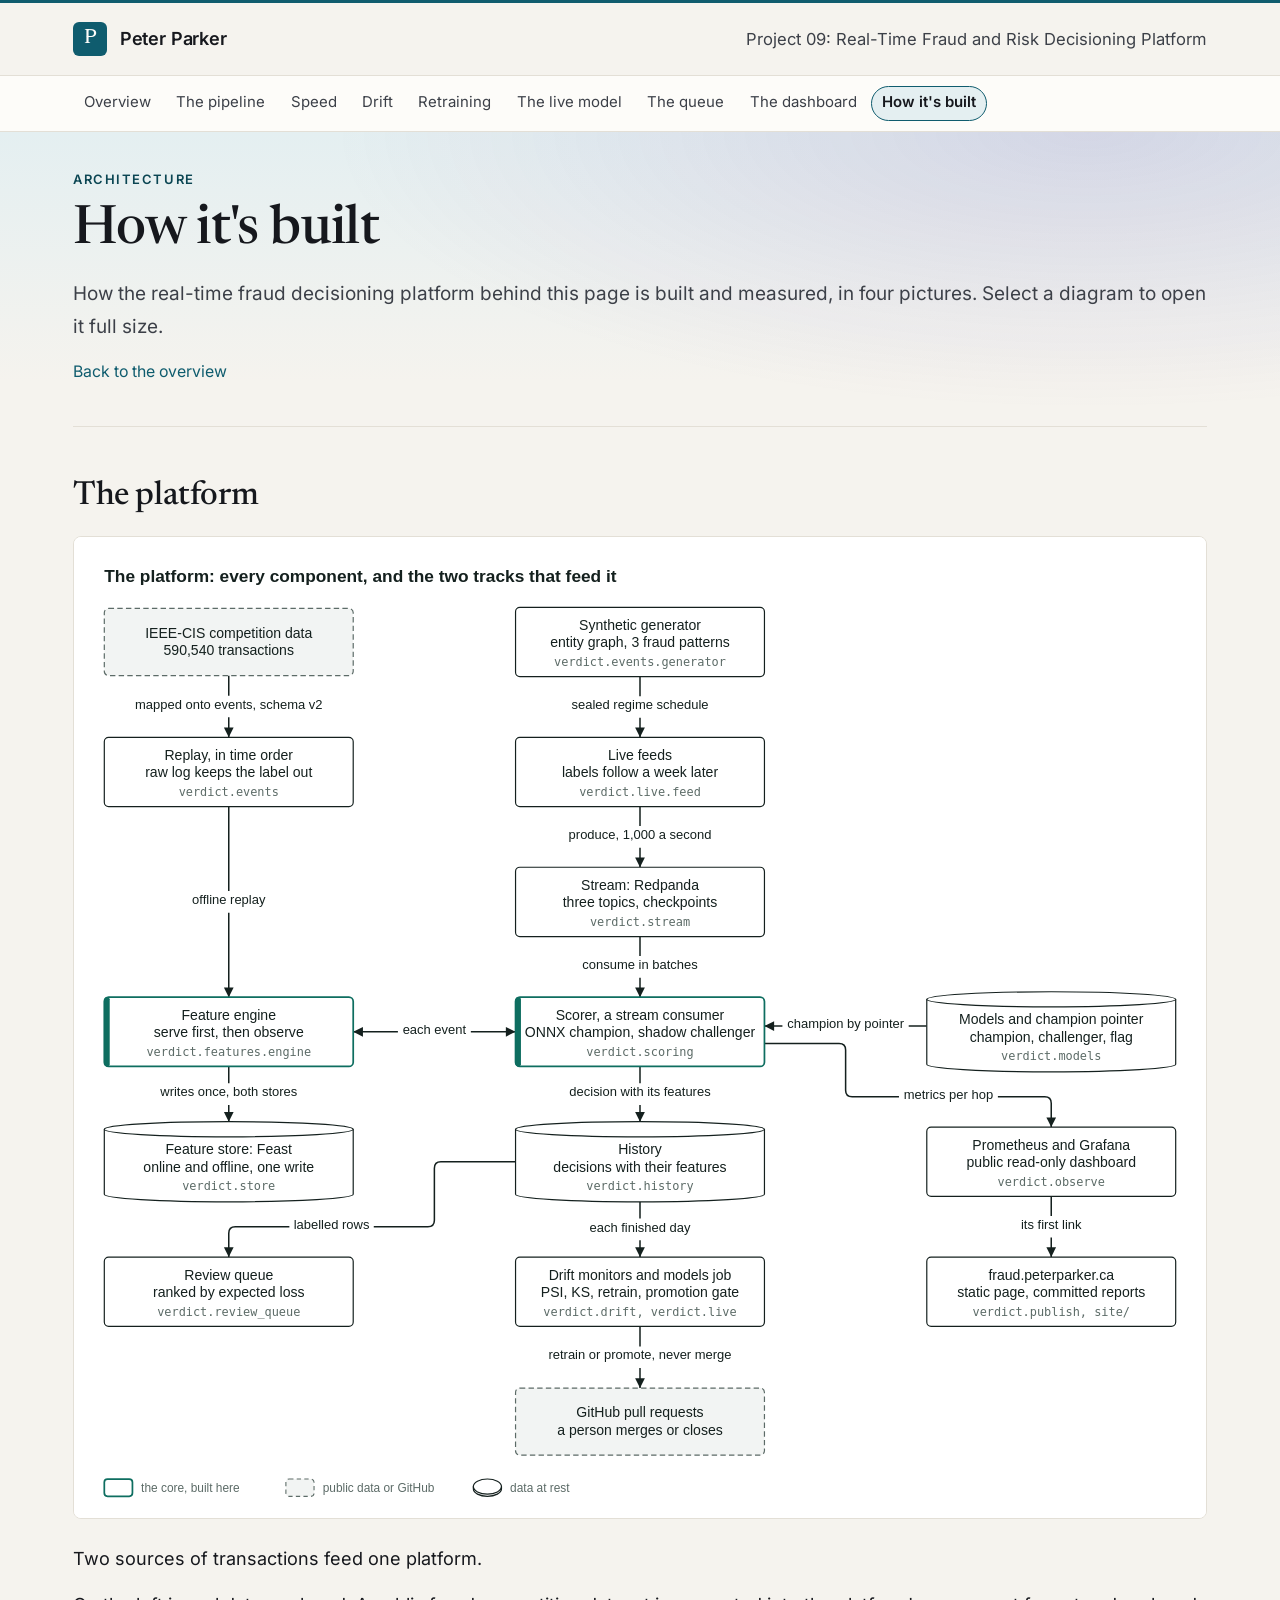
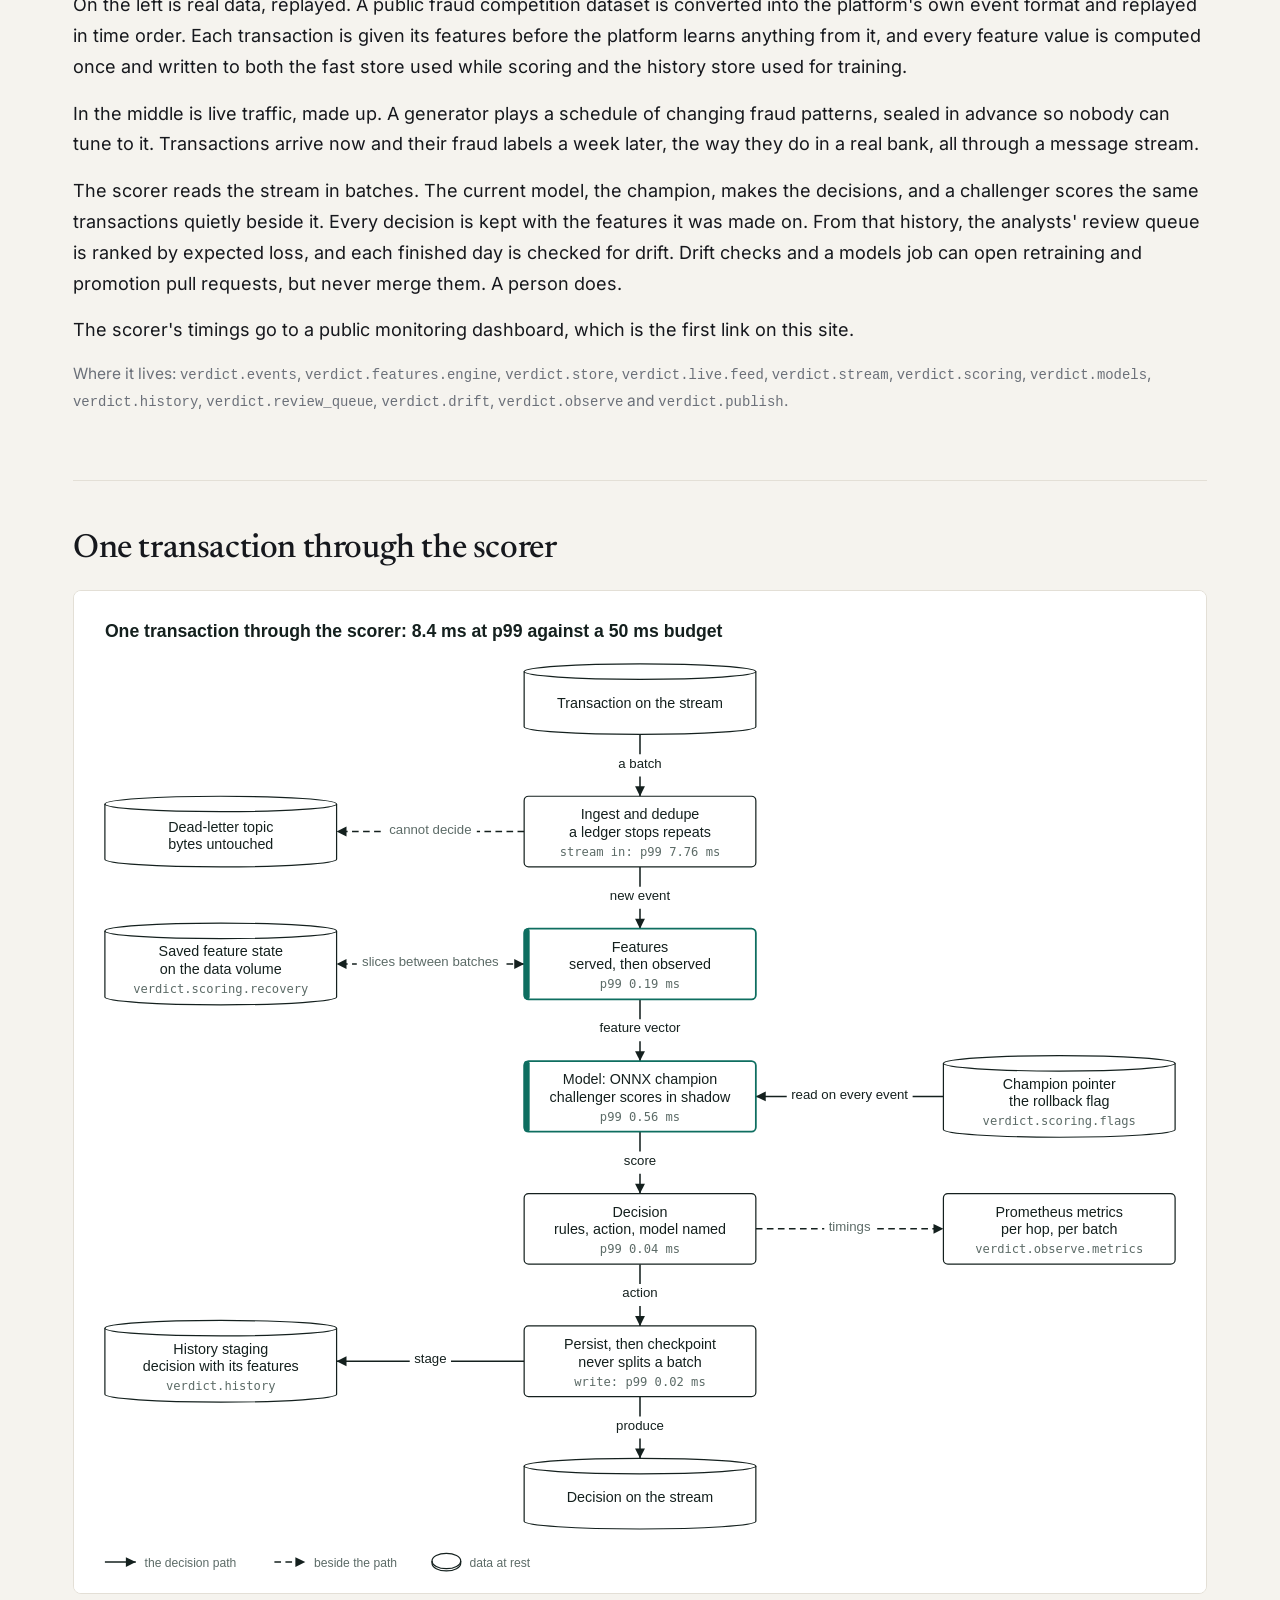
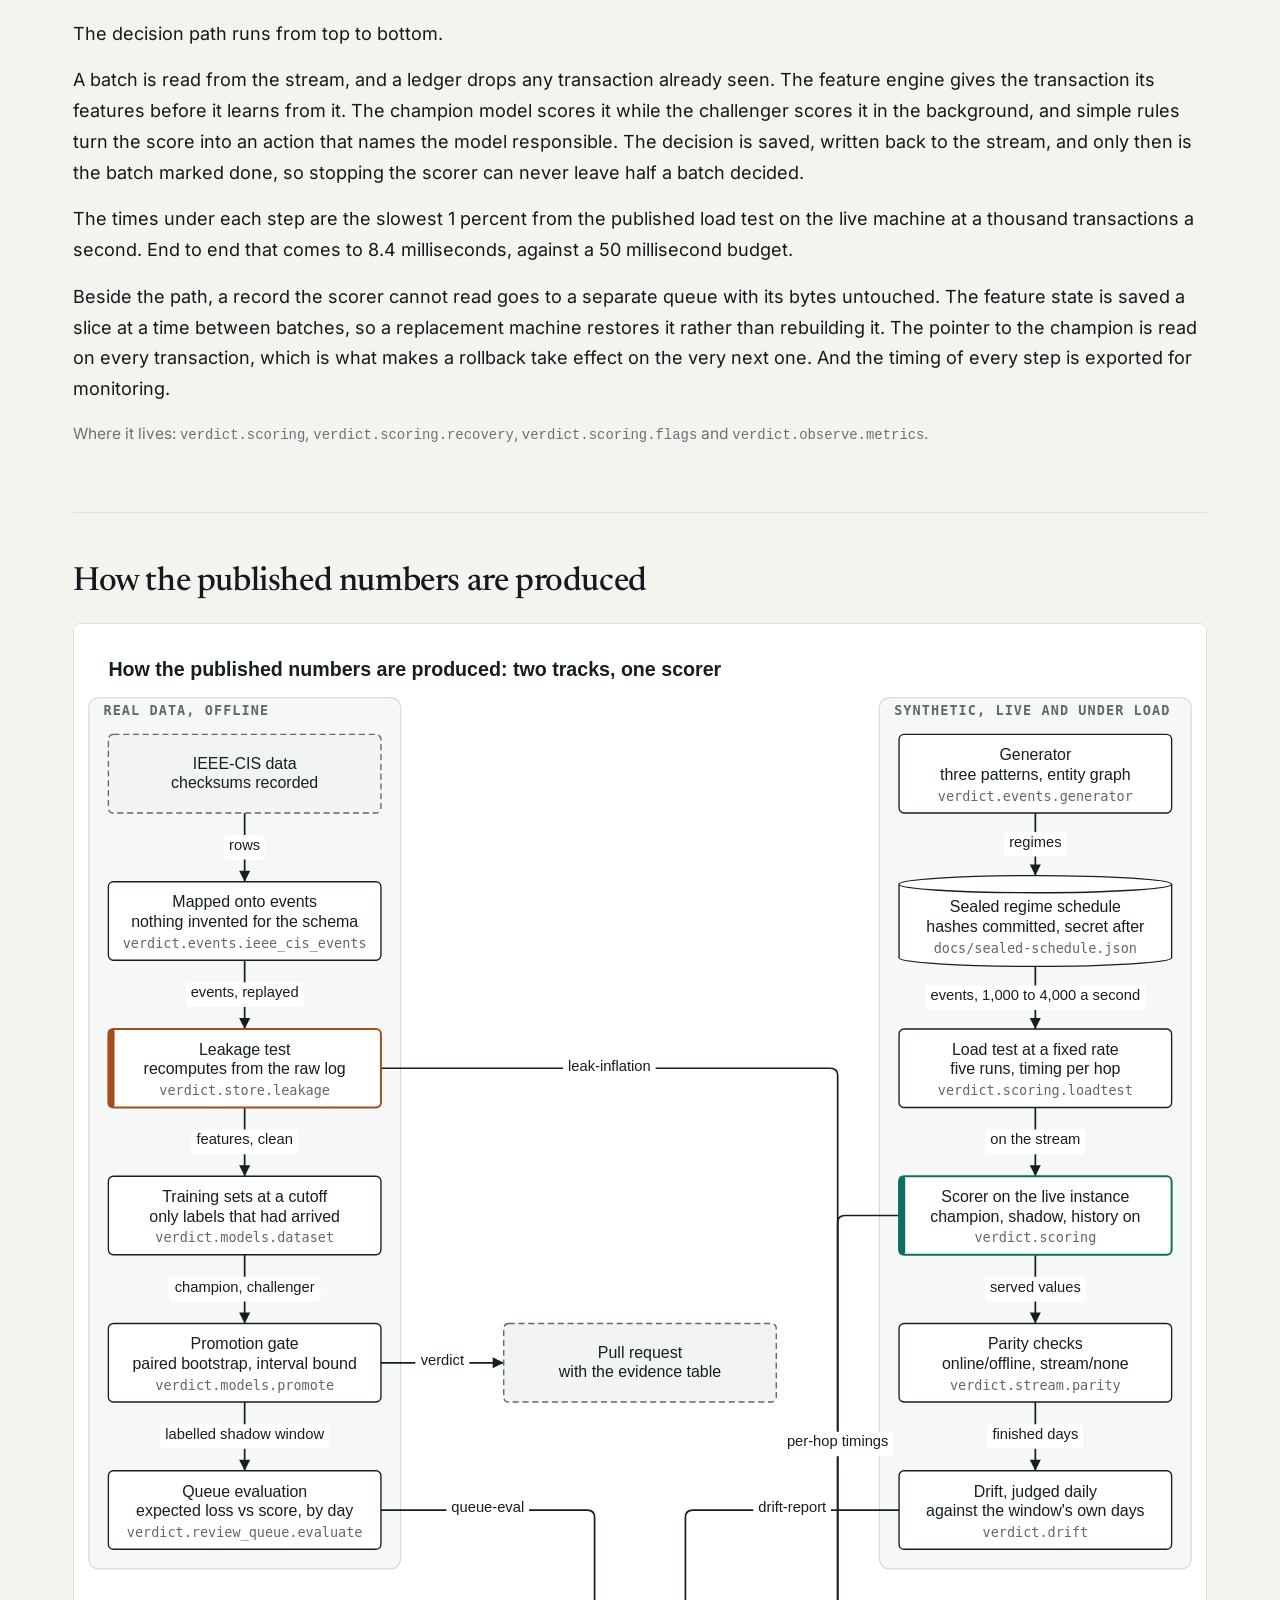
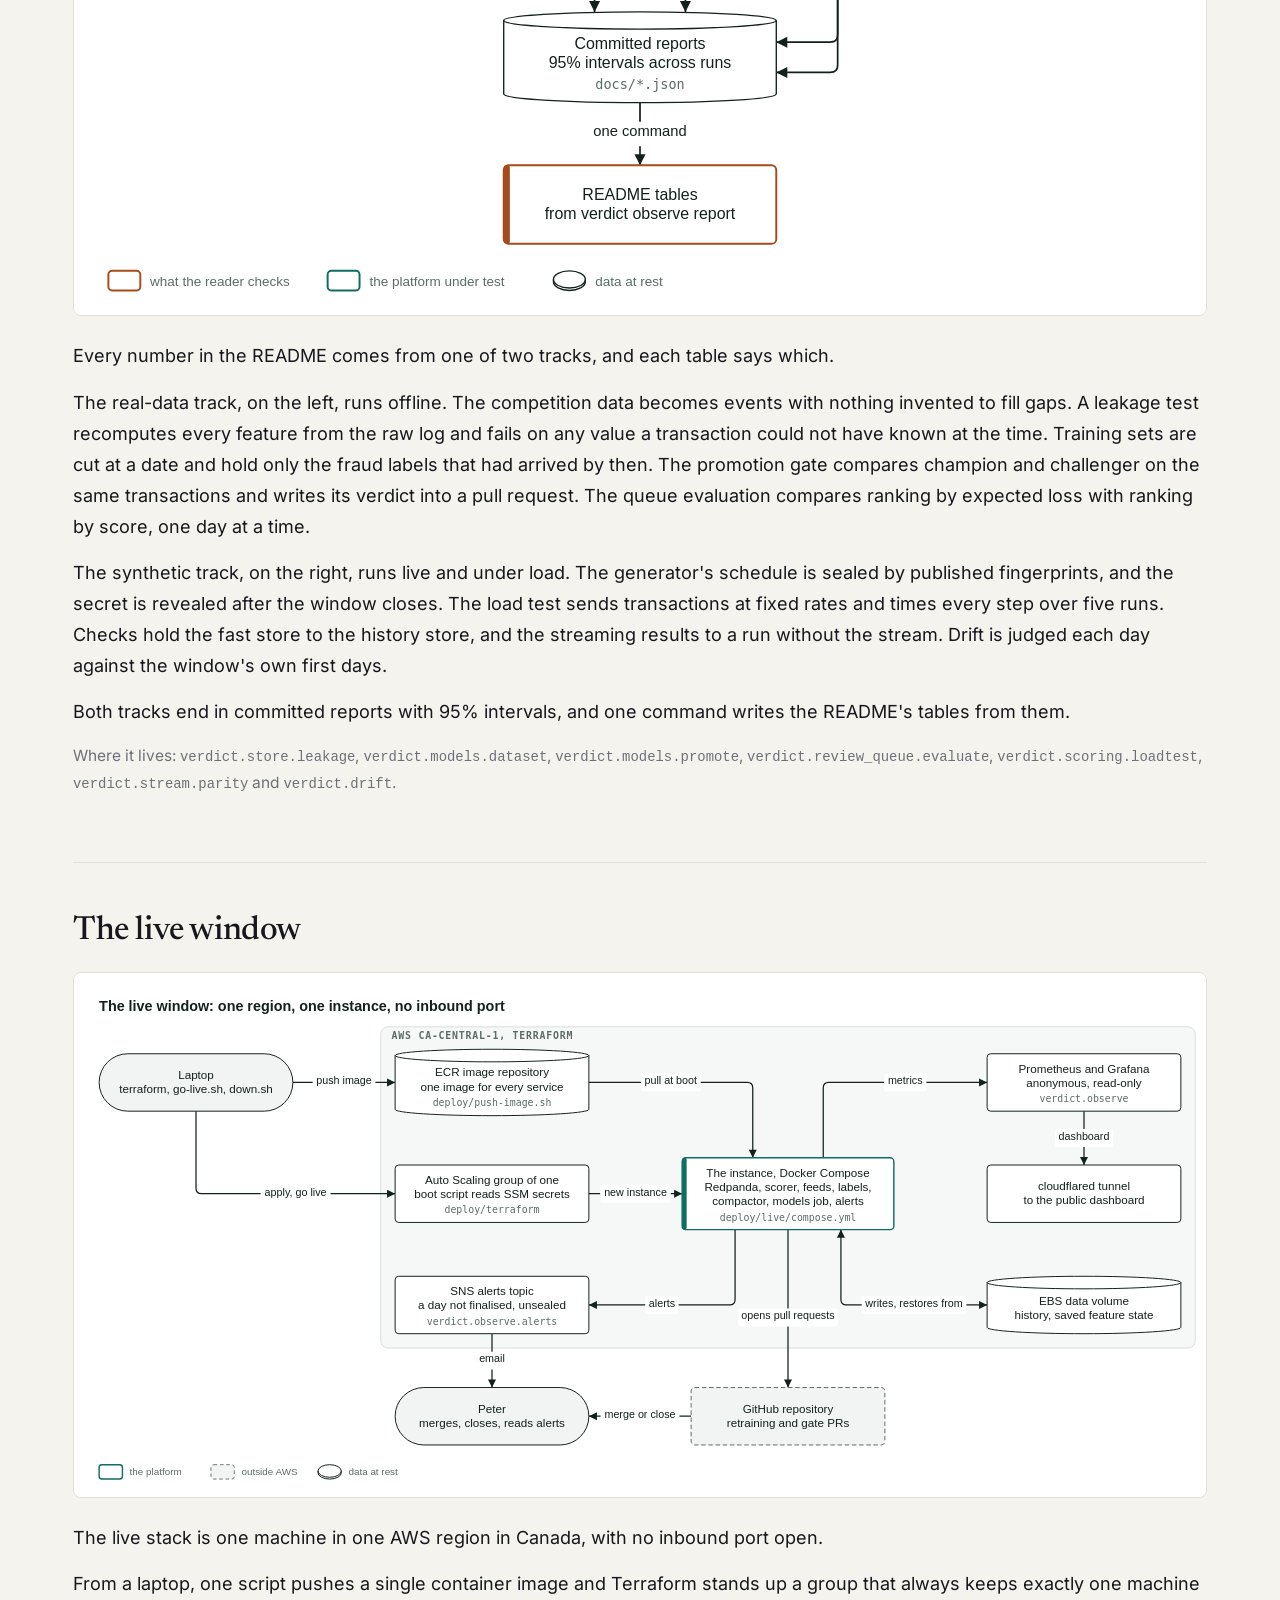
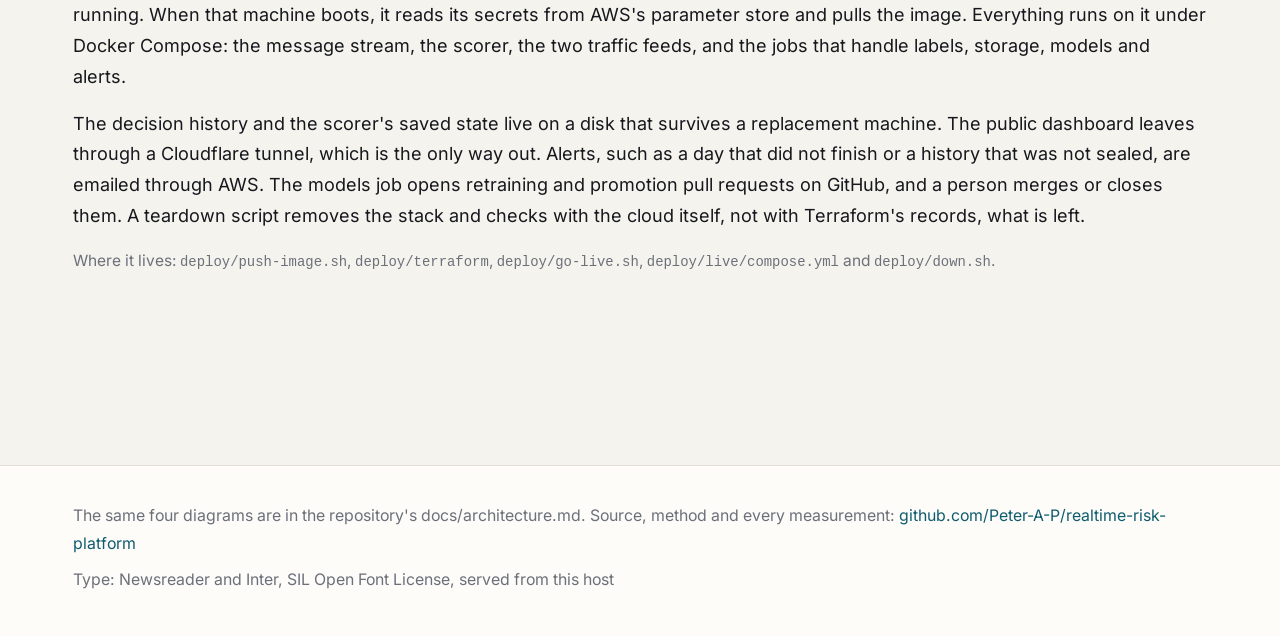
==== site/architecture.html @ 3301658e "How it's built: an architecture page on the site with the diagrams in plain language, a menu across " ====
<!doctype html>
<html lang="en">
<head>
<meta charset="utf-8">
<meta name="viewport" content="width=device-width, initial-scale=1">
<title>How it's built: Real-Time Fraud and Risk Decisioning Platform</title>
<meta name="description" content="How the real-time fraud decisioning platform behind this page is built and measured, in four diagrams.">
<link rel="stylesheet" href="style.css">
</head>
<body>
<header class="top">
  <div class="top-inner">
    <a class="brand" href="https://peterparker.ca"><span class="mono-mark" aria-hidden="true">P</span>Peter Parker</a>
    <p class="top-nav"><a href="https://peterparker.ca/projects/realtime-risk-platform/">Project 09: Real-Time Fraud and Risk Decisioning Platform</a></p>
  </div>
</header>
<nav class="tabs" aria-label="This site">
  <div class="tabs-inner">
    <a href="index.html">Overview</a>
    <a href="index.html#pipeline-panel">The pipeline</a>
    <a href="index.html#load-panel">Speed</a>
    <a href="index.html#drift-panel">Drift</a>
    <a href="index.html#retrain-panel">Retraining</a>
    <a href="index.html#live-panel">The live model</a>
    <a href="index.html#queue-panel">The queue</a>
    <a href="index.html#dashboard-guide">The dashboard</a>
    <a href="architecture.html" aria-current="page">How it's built</a>
  </div>
</nav>
<main>

  <header class="hero">
    <p class="eyebrow">Architecture</p>
    <h1>How it's built</h1>
    <p class="lead">
      How the real-time fraud decisioning platform behind this page is built and measured, in four pictures. Select a diagram to open it full size.
    </p>
    <p class="hero-note"><a href="index.html">Back to the overview</a></p>
  </header>

  <section class="section" id="the-platform">
    <h2>The platform</h2>
    <figure class="arch-figure">
      <a href="architecture/system.svg"><img src="architecture/system.svg" width="1046" height="906" alt="Public competition data replayed offline and a synthetic generator played live both reach one stream consumer, which serves features computed once, scores with the champion while a challenger shadows it, and keeps every decision for the queue, the drift monitors and the dashboard."></a>
    </figure>
    <div class="prose">
      <p>Two sources of transactions feed one platform.</p>
      <p>On the left is real data, replayed. A public fraud competition dataset is converted into the platform's own event format and replayed in time order. Each transaction is given its features before the platform learns anything from it, and every feature value is computed once and written to both the fast store used while scoring and the history store used for training.</p>
      <p>In the middle is live traffic, made up. A generator plays a schedule of changing fraud patterns, sealed in advance so nobody can tune to it. Transactions arrive now and their fraud labels a week later, the way they do in a real bank, all through a message stream.</p>
      <p>The scorer reads the stream in batches. The current model, the champion, makes the decisions, and a challenger scores the same transactions quietly beside it. Every decision is kept with the features it was made on. From that history, the analysts' review queue is ranked by expected loss, and each finished day is checked for drift. Drift checks and a models job can open retraining and promotion pull requests, but never merge them. A person does.</p>
      <p>The scorer's timings go to a public monitoring dashboard, which is the first link on this site.</p>
      <p class="where">Where it lives: <code>verdict.events</code>, <code>verdict.features.engine</code>, <code>verdict.store</code>, <code>verdict.live.feed</code>, <code>verdict.stream</code>, <code>verdict.scoring</code>, <code>verdict.models</code>, <code>verdict.history</code>, <code>verdict.review_queue</code>, <code>verdict.drift</code>, <code>verdict.observe</code> and <code>verdict.publish</code>.</p>
    </div>
  </section>

  <section class="section" id="one-transaction-through-the-scorer">
    <h2>One transaction through the scorer</h2>
    <figure class="arch-figure">
      <a href="architecture/scoring-path.svg"><img src="architecture/scoring-path.svg" width="1026" height="908" alt="A transaction is consumed in a batch, deduplicated, served its features before it is observed, scored by the champion with the challenger in shadow, decided, persisted and checkpointed only after its decision is on the stream; the p99 per hop is from the published load test on the live instance."></a>
    </figure>
    <div class="prose">
      <p>The decision path runs from top to bottom.</p>
      <p>A batch is read from the stream, and a ledger drops any transaction already seen. The feature engine gives the transaction its features before it learns from it. The champion model scores it while the challenger scores it in the background, and simple rules turn the score into an action that names the model responsible. The decision is saved, written back to the stream, and only then is the batch marked done, so stopping the scorer can never leave half a batch decided.</p>
      <p>The times under each step are the slowest 1 percent from the published load test on the live machine at a thousand transactions a second. End to end that comes to 8.4 milliseconds, against a 50 millisecond budget.</p>
      <p>Beside the path, a record the scorer cannot read goes to a separate queue with its bytes untouched. The feature state is saved a slice at a time between batches, so a replacement machine restores it rather than rebuilding it. The pointer to the champion is read on every transaction, which is what makes a rollback take effect on the very next one. And the timing of every step is exported for monitoring.</p>
      <p class="where">Where it lives: <code>verdict.scoring</code>, <code>verdict.scoring.recovery</code>, <code>verdict.scoring.flags</code> and <code>verdict.observe.metrics</code>.</p>
    </div>
  </section>

  <section class="section" id="how-the-published-numbers-are-produced">
    <h2>How the published numbers are produced</h2>
    <figure class="arch-figure">
      <a href="architecture/measurement.svg"><img src="architecture/measurement.svg" width="922" height="1052" alt="The real-data track replays the competition data offline for the leakage test, the training sets, the promotion gate and the queue evaluation; the synthetic track plays a sealed regime schedule at a fixed rate on the live instance for latency, throughput and drift; every table in the README is written from a committed report."></a>
    </figure>
    <div class="prose">
      <p>Every number in the README comes from one of two tracks, and each table says which.</p>
      <p>The real-data track, on the left, runs offline. The competition data becomes events with nothing invented to fill gaps. A leakage test recomputes every feature from the raw log and fails on any value a transaction could not have known at the time. Training sets are cut at a date and hold only the fraud labels that had arrived by then. The promotion gate compares champion and challenger on the same transactions and writes its verdict into a pull request. The queue evaluation compares ranking by expected loss with ranking by score, one day at a time.</p>
      <p>The synthetic track, on the right, runs live and under load. The generator's schedule is sealed by published fingerprints, and the secret is revealed after the window closes. The load test sends transactions at fixed rates and times every step over five runs. Checks hold the fast store to the history store, and the streaming results to a run without the stream. Drift is judged each day against the window's own first days.</p>
      <p>Both tracks end in committed reports with 95% intervals, and one command writes the README's tables from them.</p>
      <p class="where">Where it lives: <code>verdict.store.leakage</code>, <code>verdict.models.dataset</code>, <code>verdict.models.promote</code>, <code>verdict.review_queue.evaluate</code>, <code>verdict.scoring.loadtest</code>, <code>verdict.stream.parity</code> and <code>verdict.drift</code>.</p>
    </div>
  </section>

  <section class="section" id="the-live-window">
    <h2>The live window</h2>
    <figure class="arch-figure">
      <a href="architecture/live.svg"><img src="architecture/live.svg" width="1262" height="584" alt="Terraform from the laptop stands up an auto-scaling group of one in AWS ca-central-1 that boots the pushed image, keeps history and saved feature state on an EBS volume, serves the dashboard through a Cloudflare tunnel, emails alerts through SNS and opens its retraining and promotion verdicts as pull requests a person merges."></a>
    </figure>
    <div class="prose">
      <p>The live stack is one machine in one AWS region in Canada, with no inbound port open.</p>
      <p>From a laptop, one script pushes a single container image and Terraform stands up a group that always keeps exactly one machine running. When that machine boots, it reads its secrets from AWS's parameter store and pulls the image. Everything runs on it under Docker Compose: the message stream, the scorer, the two traffic feeds, and the jobs that handle labels, storage, models and alerts.</p>
      <p>The decision history and the scorer's saved state live on a disk that survives a replacement machine. The public dashboard leaves through a Cloudflare tunnel, which is the only way out. Alerts, such as a day that did not finish or a history that was not sealed, are emailed through AWS. The models job opens retraining and promotion pull requests on GitHub, and a person merges or closes them. A teardown script removes the stack and checks with the cloud itself, not with Terraform's records, what is left.</p>
      <p class="where">Where it lives: <code>deploy/push-image.sh</code>, <code>deploy/terraform</code>, <code>deploy/go-live.sh</code>, <code>deploy/live/compose.yml</code> and <code>deploy/down.sh</code>.</p>
    </div>
  </section>

</main>
<footer class="foot">
  <div class="foot-inner">
    <p>
      The same four diagrams are in the repository's docs/architecture.md. Source, method
      and every measurement: <a href="https://github.com/Peter-A-P/realtime-risk-platform">github.com/Peter-A-P/realtime-risk-platform</a>
    </p>
    <ul>
      <li>Type: Newsreader and Inter, SIL Open Font License, served from this host</li>
    </ul>
  </div>
</footer>
</body>
</html>
---- site/style.css ----
/* One stylesheet, no framework, no build step. The page is a static file a stranger can read,
   and its stylesheet should be too.

   The palette, the type and the 3px rule over the page are peterparker.ca's, shared with the
   other project pages (capacity, targeting, adaptive, finishline), because this page is part of
   that site even though a separate host serves it. The two fonts are copied into this folder
   rather than linked: the page makes no off-origin request, and a font is a request. Both are
   SIL Open Font License; fonts/LICENSE.txt says where they came from. */

@font-face {
  font-family: "Newsreader";
  font-style: normal;
  font-weight: 200 800;
  font-display: swap;
  src: url(fonts/newsreader-latin.woff2) format("woff2");
}

@font-face {
  font-family: "Inter";
  font-style: normal;
  font-weight: 400 600;
  font-display: swap;
  src: url(fonts/inter-latin.woff2) format("woff2");
}

:root {
  color-scheme: light dark;
  --paper: #f5f3ee;
  --paper-soft: #fdfcf9;
  --ink: #16181d;
  --ink-soft: #3c4048;
  --ink-faint: #6b7079;
  --line: #e3dfd6;
  --line-2: #cfc9bd;
  --line-soft: #eeebe4;
  --accent: #0f5c6e;
  --accent-ink: #0b4653;
  --accent-soft: #e4eff1;
  --warn: #c0392b;
  --good: #1e7a4c;
  --alt: #6d3f9e;
  --shift: rgba(192, 57, 43, 0.09);
  /* An ordered set in one hue, darkest first: the three percentiles. */
  --lv0: #0b4653;
  --lv1: #2f8294;
  --lv2: #7bb3c0;
  --serif: "Newsreader", Georgia, "Times New Roman", serif;
  --sans: "Inter", ui-sans-serif, system-ui, -apple-system, "Segoe UI", Roboto, sans-serif;
  --mono: ui-monospace, "Cascadia Mono", Consolas, "SF Mono", Menlo, monospace;
  --radius: 10px;
  --shadow: 0 6px 24px -18px rgba(0, 0, 0, 0.35);
  --column: 66rem;
}

@media (prefers-color-scheme: dark) {
  :root {
    --paper: #0e1013;
    --paper-soft: #15181d;
    --ink: #ece9e2;
    --ink-soft: #c9c6bf;
    --ink-faint: #969ba5;
    --line: #262a31;
    --line-2: #363b44;
    --line-soft: #1c2026;
    --accent: #7cc7d6;
    --accent-ink: #a9dde7;
    --accent-soft: #14262b;
    --warn: #f0736a;
    --good: #58c286;
    --alt: #b191e0;
    --shift: rgba(240, 115, 106, 0.13);
    --lv0: #cbeaf2;
    --lv1: #7cc7d6;
    --lv2: #3d8ea1;
    --shadow: 0 6px 24px -14px rgba(0, 0, 0, 0.6);
  }
}

* { box-sizing: border-box; }

html { font-size: 18px; -webkit-text-size-adjust: 100%; }

body {
  margin: 0;
  background: var(--paper);
  color: var(--ink);
  font-family: var(--sans);
  font-size: 1rem;
  line-height: 1.72;
  overflow-x: clip;
  border-top: 3px solid var(--accent);
  font-feature-settings: "cv11", "ss01";
}

main {
  max-width: var(--column);
  margin: 0 auto;
  padding: 0 1.5rem 5rem;
}

h1, h2, h3 {
  font-family: var(--serif);
  font-weight: 500;
  letter-spacing: -0.012em;
}

h1 { font-size: clamp(2.1rem, 4.6vw, 3rem); line-height: 1.1; margin: 0 0 1rem; }
h2 { font-size: clamp(1.55rem, 2.6vw, 2rem); line-height: 1.2; margin: 0 0 0.7rem; }
h3 { font-size: 1.2rem; line-height: 1.25; margin: 0 0 0.45rem; }
p { margin: 0 0 0.85rem; }

a { color: var(--accent); text-decoration: none; text-underline-offset: 0.15em; }
a:hover, a:focus-visible { text-decoration: underline; }
:focus-visible { outline: 2px solid var(--accent); outline-offset: 2px; }

code { font-family: var(--mono); font-size: 0.9em; }

strong { font-weight: 600; }

/* ---------------------------------------------------------------- the way back */

.top { border-bottom: 1px solid var(--line); background: var(--paper); }

.top-inner {
  max-width: var(--column);
  margin: 0 auto;
  padding: 0 1.5rem;
  height: 4rem;
  display: flex;
  align-items: center;
  justify-content: space-between;
  gap: 1rem;
}

.brand {
  display: inline-flex;
  align-items: center;
  gap: 0.7rem;
  color: var(--ink);
  font-weight: 600;
  letter-spacing: -0.01em;
}

.brand:hover { text-decoration: none; color: var(--accent-ink); }

.mono-mark {
  width: 1.9rem;
  height: 1.9rem;
  border-radius: 6px;
  background: var(--accent);
  color: #fdfcf9;
  font-family: var(--serif);
  font-weight: 500;
  font-size: 1.15rem;
  display: inline-flex;
  align-items: center;
  justify-content: center;
}

@media (prefers-color-scheme: dark) { .mono-mark { color: #0e1013; } }

.top-nav { font-size: 0.92rem; color: var(--ink-soft); text-align: right; margin: 0; }
.top-nav a { color: var(--ink-soft); }
.top-nav a:hover { color: var(--accent-ink); }

/* ---------------------------------------------------------------- hero */

.hero { position: relative; padding: 2rem 0 2.25rem; border-bottom: 1px solid var(--line); }


/* The first screen as on gate.peterparker.ca: a wash of the accent behind it, full width,
   fading into the page, and figure cards with a coloured rule across the top. */
.hero::before {
  content: "";
  position: absolute;
  z-index: -1;
  top: 0;
  bottom: 0;
  left: 50%;
  width: 100vw;
  margin-left: -50vw;
  background:
    radial-gradient(60rem 22rem at 85% 0%, color-mix(in srgb, var(--alt) 14%, transparent), transparent 70%),
    linear-gradient(180deg, var(--accent-soft), var(--paper) 85%);
}

.hero h1 .hl { color: var(--accent); }
.hero .eyebrow { color: var(--accent-ink); }
.hero .point { border-top: 3px solid var(--accent); box-shadow: var(--shadow); }
.hero .point.good { border-top-color: var(--good); }
.hero .point.violet { border-top-color: var(--alt); }
.hero .point .point-figure { color: var(--accent-ink); }
.hero .point.good .point-figure { color: var(--good); }
.hero .point.violet .point-figure { color: var(--alt); }
.hero .point .point-figure.down { color: var(--warn); }

.eyebrow {
  text-transform: uppercase;
  letter-spacing: 0.12em;
  font-size: 0.72rem;
  font-weight: 600;
  color: var(--ink-faint);
  margin: 0 0 0.6rem;
}

.lead { font-size: 1.05rem; color: var(--ink-soft); }

.hero-points {
  display: grid;
  grid-template-columns: repeat(auto-fit, minmax(12rem, 1fr));
  gap: 0.9rem;
  margin: 1.75rem 0 1.1rem;
}

.point {
  background: var(--paper-soft);
  border: 1px solid var(--line);
  border-radius: var(--radius);
  padding: 1rem 1.1rem;
}

.point-figure {
  display: block;
  font-family: var(--serif);
  font-size: 1.9rem;
  font-weight: 500;
  font-variant-numeric: tabular-nums;
  letter-spacing: -0.02em;
  line-height: 1.15;
  color: var(--ink);
}

.point-figure.up { color: var(--good); }
.point-figure.down { color: var(--warn); }

.point-unit {
  display: block;
  margin-top: 0.2rem;
  font-size: 0.84rem;
  font-weight: 600;
  color: var(--ink-soft);
  line-height: 1.35;
}

.point-label {
  display: block;
  margin-top: 0.4rem;
  padding-top: 0.4rem;
  border-top: 1px solid var(--line);
  font-size: 0.82rem;
  color: var(--ink-faint);
  line-height: 1.4;
}

.point-extra {
  display: block;
  margin-top: 0.25rem;
  font-size: 0.8rem;
  color: var(--ink-faint);
  line-height: 1.35;
  font-variant-numeric: tabular-nums;
}

.hero-models {
  position: relative;
  font-size: 0.86rem;
  color: var(--ink-soft);
  margin: 0 0 0.6rem;
}

/* A term that explains itself. The bubble hangs from the paragraph rather than
   from the word, because the paragraph is the one box that is always inside the page: a
   bubble anchored to a name at the end of a line would run off the right edge. It opens on
   focus as well as hover, so a keyboard reaches it and a tap on a phone opens it. */
.term {
  border-bottom: 1px dotted var(--ink-faint);
  cursor: help;
}

.term:hover, .term:focus { color: var(--accent-ink); border-bottom-color: var(--accent); }

.term::after {
  content: attr(data-note);
  position: absolute;
  left: 0;
  top: calc(100% + 0.4rem);
  width: min(32rem, 100%);
  padding: 0.7rem 0.85rem;
  background: var(--paper-soft);
  color: var(--ink-soft);
  border: 1px solid var(--line-2);
  border-radius: var(--radius);
  box-shadow: var(--shadow);
  font-size: 0.84rem;
  font-weight: 400;
  line-height: 1.5;
  z-index: 10;
  pointer-events: none;
  opacity: 0;
  visibility: hidden;
  transition: opacity 0.12s ease;
}

.term:hover::after, .term:focus::after { opacity: 1; visibility: visible; }

/* Read by a screen reader, drawn for nobody: the notes the bubbles show, as descriptions. */
.visually-hidden {
  position: absolute;
  width: 1px;
  height: 1px;
  overflow: hidden;
  clip-path: inset(50%);
  white-space: nowrap;
}

.hero-note { font-size: 0.88rem; color: var(--ink-faint); margin: 0; }

/* ---------------------------------------------------------------- sections */

.section { padding: 2.75rem 0; border-bottom: 1px solid var(--line); }
.section:last-of-type { border-bottom: 0; }
.section-lead { color: var(--ink-soft); }
.note { font-size: 0.86rem; color: var(--ink-faint); }

.warning {
  max-width: var(--column);
  margin: 1.25rem auto;
  padding: 0.9rem 1.1rem;
  border-left: 3px solid var(--warn);
  border-radius: 0 var(--radius) var(--radius) 0;
  background: color-mix(in srgb, var(--warn) 9%, transparent);
}

/* The callout a section's finding goes in, and the one an assumption goes in. Same shape,
   different weight: a finding is the point of the section, an assumption is the fine print
   that stops the finding being overread. */
.verdict {
  margin: 1.1rem 0 0;
  padding: 1rem 1.1rem;
  border-radius: 0 var(--radius) var(--radius) 0;
  background: var(--accent-soft);
  border-left: 3px solid var(--accent);
  font-size: 0.98rem;
}

.verdict p:last-child { margin-bottom: 0; }

.assumption {
  margin: 1.1rem 0 0;
  padding: 0.9rem 1.1rem;
  border: 1px solid var(--line);
  border-left: 3px solid var(--line-2);
  border-radius: 0 var(--radius) var(--radius) 0;
  background: var(--paper-soft);
  font-size: 0.88rem;
  color: var(--ink-soft);
}

.assumption p:last-child { margin-bottom: 0; }

/* ---------------------------------------------------------------- controls */

.controls {
  display: grid;
  grid-template-columns: repeat(auto-fit, minmax(13rem, 1fr));
  gap: 1rem;
  margin: 1.25rem 0;
  padding: 1rem;
  background: var(--paper-soft);
  border: 1px solid var(--line);
  border-radius: var(--radius);
}

.control { display: flex; flex-direction: column; gap: 0.4rem; min-width: 0; }
.control.wide { grid-column: 1 / -1; }

label { font-size: 0.85rem; font-weight: 600; color: var(--ink-soft); }

.hint {
  display: block;
  font-weight: 400;
  font-size: 0.78rem;
  color: var(--ink-faint);
  margin-top: 0.1rem;
}

select, input[type="range"] { width: 100%; font: inherit; accent-color: var(--accent); }

select {
  padding: 0.5rem 0.6rem;
  border: 1px solid var(--line-2);
  border-radius: 8px;
  background: var(--paper-soft);
  color: var(--ink);
  font-size: 0.9rem;
}

input[type="range"] { height: 1.6rem; }

output { font-variant-numeric: tabular-nums; color: var(--accent-ink); font-weight: 600; }

/* ---------------------------------------------------------------- charts */

.chart-figure { margin: 1.1rem 0; }
.chart { width: 100%; }
.chart svg { width: 100%; height: auto; display: block; touch-action: pan-y; }

/* A chart whose labels are words rather than ticks cannot be shrunk to a phone's width and
   still be read, so it keeps its size and scrolls sideways instead. */
.wide-chart { overflow-x: auto; -webkit-overflow-scrolling: touch; }
.wide-chart svg { min-width: 40rem; }

figcaption { font-size: 0.83rem; color: var(--ink-faint); margin-top: 0.5rem; }

.gridline { stroke: var(--line); stroke-width: 1; }
.axis-line { stroke: var(--line-2); stroke-width: 1; }
.tick { fill: var(--ink-faint); font-size: 11px; }
.axis-title { fill: var(--ink-faint); font-size: 11px; font-weight: 600; letter-spacing: 0.04em; text-transform: uppercase; }
.series { fill: none; stroke-linejoin: round; stroke-linecap: round; stroke-width: 1.5; }
.band { fill: var(--accent); stroke: none; }

/* Series colours and their swatches, set here rather than on the element so that both
   follow the palette into dark mode. */
.m0 { stroke: var(--accent); }
.m1 { stroke: var(--warn); }
.m2 { stroke: var(--alt); }
.sw0 { background: var(--accent); }
.sw1 { background: var(--warn); }
.sw2 { background: var(--alt); }
.sw-ink { background: var(--ink); }
.sw-accent { background: var(--accent); }
.sw-band { background: var(--accent); }
.sw-warn { background: var(--warn); color: var(--warn); }
.sw-faint { background: var(--ink-faint); color: var(--ink-faint); }
.nominal { stroke: var(--ink-faint); stroke-width: 1; stroke-dasharray: 5 4; fill: none; }
.actual-line { fill: none; stroke: var(--ink); stroke-width: 1.5; stroke-linejoin: round; }
.median { fill: none; stroke: var(--accent); stroke-width: 1.75; stroke-linejoin: round; }
/* Thinner lines, for a view with many points in the same width. */
.actual-line.thin, .median.thin { stroke-width: 0.8; }

.service { fill: none; stroke: var(--warn); stroke-width: 1.5; stroke-dasharray: 6 4; }
.shift-span { fill: var(--shift); }
.shift-label { fill: var(--ink-faint); font-size: 10.5px; letter-spacing: 0.06em; text-transform: uppercase; }
.cursor { stroke: var(--ink-faint); stroke-width: 1; stroke-dasharray: 3 3; }
.dot { stroke: var(--paper-soft); stroke-width: 1.5; fill: var(--ink); }
.dot.median { fill: var(--accent); }
.dot.m0 { fill: var(--accent); }
.dot.m1 { fill: var(--warn); }
.dot.m2 { fill: var(--alt); }
.catcher { cursor: crosshair; }

/* A bar is a length, so it gets a fill and no outline; its interval is a hairline in ink,
   because it is not another series. */
.bar { stroke: none; }
.bar.lv0 { fill: var(--lv0); }
.bar.lv1 { fill: var(--lv1); }
.bar.lv2 { fill: var(--lv2); }
.bar.own { fill-opacity: 0.7; stroke: var(--ink-faint); stroke-width: 1; stroke-dasharray: 3 2; }
.sw-lv0 { background: var(--lv0); }
.sw-lv1 { background: var(--lv1); }
.sw-lv2 { background: var(--lv2); }
.whisker { stroke: var(--ink-soft); stroke-width: 1; }
.zero { stroke: var(--ink-faint); stroke-width: 1.25; }
.zero-label { fill: var(--ink-faint); font-size: 10.5px; }
.bar-value { fill: var(--ink-soft); font-size: 11px; font-variant-numeric: tabular-nums; }
.row-label { fill: var(--ink); font-size: 12px; font-weight: 600; }
.row-note { fill: var(--ink-faint); font-size: 10.5px; }
.divider { stroke: var(--line-2); stroke-width: 1; stroke-dasharray: 4 3; }
.divider-label { fill: var(--ink-faint); font-size: 10.5px; letter-spacing: 0.04em; text-transform: uppercase; }

.legend { display: flex; flex-wrap: wrap; gap: 0.45rem; margin: 0.25rem 0 0.5rem; }

.legend-item {
  display: inline-flex;
  align-items: center;
  gap: 0.4rem;
  font-size: 0.82rem;
  padding: 0.3rem 0.7rem;
  border: 1px solid var(--line-2);
  border-radius: 999px;
  background: var(--paper-soft);
  color: var(--ink-soft);
}

.swatch { width: 14px; height: 3px; border-radius: 2px; display: inline-block; flex: none; }
.swatch.dashed { background: repeating-linear-gradient(90deg, currentColor 0 4px, transparent 4px 7px); }
.swatch.block { height: 11px; border-radius: 3px; opacity: 0.3; }
/* A bar's swatch is the bar's colour at full strength: it names a series, not a band. */
.swatch.solid { height: 11px; border-radius: 3px; }

/* The hover readout. One row per series, values right-aligned so they line up as a column. */
.readout {
  min-height: 1.6rem;
  margin: 0.3rem 0 0;
  font-size: 0.84rem;
  color: var(--ink-soft);
  font-variant-numeric: tabular-nums;
}

.readout .when { font-weight: 600; color: var(--ink); margin-right: 0.6rem; }
.readout .pair { margin-right: 0.9rem; white-space: nowrap; }
.readout .key { color: var(--ink-faint); }

/* ---------------------------------------------------------------- tables */

.table-wrap { overflow-x: auto; -webkit-overflow-scrolling: touch; }

table { width: 100%; border-collapse: collapse; font-size: 0.9rem; }

th, td {
  text-align: left;
  padding: 0.5rem 0.75rem;
  border-bottom: 1px solid var(--line);
  white-space: nowrap;
}

th {
  font-weight: 600;
  color: var(--ink);
  font-size: 0.82rem;
  background: var(--line-soft);
  border-bottom-color: var(--line-2);
  vertical-align: bottom;
}

tbody th { background: transparent; font-size: 0.9rem; }
/* A long row label is the one cell allowed to wrap, so that it does not push the whole
   table out of its column. */
tbody th.wrap { white-space: normal; max-width: 14rem; }

td.num, th.num { text-align: right; font-variant-numeric: tabular-nums; }

/* Narrower gutters for a table that only just fits the column. */
.tight th, .tight td { padding-left: 0.55rem; padding-right: 0.55rem; }

caption { caption-side: bottom; text-align: left; color: var(--ink-faint); font-size: 0.83rem; padding-top: 0.6rem; }

tbody tr.reference { background: var(--accent-soft); }

.interval { color: var(--ink-faint); font-size: 0.82em; }

.better { color: var(--good); font-weight: 600; }
.worse { color: var(--warn); font-weight: 600; }

/* ---------------------------------------------------------------- headline stats */

.headline {
  display: grid;
  grid-template-columns: repeat(auto-fit, minmax(11rem, 1fr));
  gap: 0.9rem;
  margin: 1.25rem 0;
}

.stat {
  background: var(--paper-soft);
  border: 1px solid var(--line);
  border-radius: var(--radius);
  padding: 1rem 1.1rem;
}

.figure {
  display: block;
  font-family: var(--serif);
  font-size: 1.75rem;
  font-weight: 500;
  font-variant-numeric: tabular-nums;
  letter-spacing: -0.02em;
  line-height: 1.15;
}

.stat.up .figure { color: var(--good); }
.stat.down .figure { color: var(--warn); }

.caption { display: block; margin-top: 0.3rem; font-size: 0.82rem; color: var(--ink-faint); line-height: 1.4; }

.range { display: block; font-size: 0.78rem; color: var(--ink-faint); font-variant-numeric: tabular-nums; }

/* ---------------------------------------------------------------- disclosure */

.disclose {
  border: 1px solid var(--line);
  border-radius: var(--radius);
  padding: 0 1.1rem;
  margin: 1.1rem 0;
  background: var(--paper-soft);
}

.disclose summary {
  display: flex;
  align-items: baseline;
  gap: 0.6rem;
  cursor: pointer;
  padding: 0.8rem 0 0.8rem 0.25rem;
  font-weight: 600;
  font-size: 0.94rem;
  list-style: none;
}

.disclose summary::-webkit-details-marker { display: none; }

.disclose summary::before {
  content: "\203A";
  flex: none;
  width: 0.6em;
  text-align: center;
  font-size: 1.2em;
  line-height: 1;
  color: var(--ink-faint);
  transform: rotate(90deg);
  transition: transform 0.12s ease;
}

.disclose[open] summary::before { transform: rotate(270deg); }
.disclose summary:hover { color: var(--accent-ink); }
.disclose[open] summary { border-bottom: 1px solid var(--line); margin-bottom: 0.75rem; }
.disclose > *:last-child { margin-bottom: 0.85rem; }

@media (prefers-reduced-motion: reduce) {
  .disclose summary::before { transition: none; }
  .term::after { transition: none; }
}

/* ---------------------------------------------------------------- footer */

.foot {
  border-top: 1px solid var(--line);
  background: var(--paper-soft);
  margin-top: 2rem;
}

.foot-inner {
  max-width: var(--column);
  margin: 0 auto;
  padding: 2rem 1.5rem 2.5rem;
  font-size: 0.88rem;
  color: var(--ink-faint);
}

.foot-inner p { margin: 0 0 0.5rem; }

.foot-inner ul { list-style: none; margin: 0; padding: 0; display: flex; flex-wrap: wrap; gap: 0.5rem 1.5rem; }

@media (max-width: 34rem) {
  html { font-size: 17px; }
  main { padding: 0 1rem 3rem; }
  .top-inner { padding: 0 1rem; height: auto; min-height: 4rem; flex-wrap: wrap; gap: 0.25rem 1rem; padding-top: 0.6rem; padding-bottom: 0.6rem; }
  .top-nav { text-align: left; }
  .controls { padding: 0.85rem; }
  .foot-inner { padding: 1.5rem 1rem 2rem; }
}

/* ---------------------------------------------------------------- this page's own */

/* The live strip and the way to the dashboard sit above the headline, because the dashboard
   is the one thing on this page that is happening now, and a reader who came for it should
   not have to scroll to find it. */
.live-strip {
  display: inline-flex;
  align-items: center;
  gap: 0.55rem;
  padding: 0.3rem 0.8rem 0.3rem 0.65rem;
  margin: 0 0 1rem;
  border: 1px solid color-mix(in srgb, var(--good) 35%, var(--line));
  border-radius: 1.1rem;
  background: color-mix(in srgb, var(--good) 8%, var(--paper-soft));
  font-size: 0.84rem;
  font-weight: 600;
  color: var(--ink-soft);
  font-variant-numeric: tabular-nums;
}

.pulse {
  width: 0.55rem;
  height: 0.55rem;
  border-radius: 50%;
  background: var(--good);
  box-shadow: 0 0 0 0 color-mix(in srgb, var(--good) 55%, transparent);
  animation: pulse 2.2s ease-out infinite;
  flex: none;
}

@keyframes pulse {
  0% { box-shadow: 0 0 0 0 color-mix(in srgb, var(--good) 55%, transparent); }
  70% { box-shadow: 0 0 0 0.55rem color-mix(in srgb, var(--good) 0%, transparent); }
  100% { box-shadow: 0 0 0 0 color-mix(in srgb, var(--good) 0%, transparent); }
}

.cta {
  display: flex;
  flex-wrap: wrap;
  align-items: center;
  gap: 0.6rem 0.75rem;
  margin: 0 0 2.25rem;
}

.button {
  display: inline-flex;
  align-items: center;
  gap: 0.45rem;
  padding: 0.62rem 1.1rem;
  border: 1px solid var(--line-2);
  border-radius: 8px;
  background: var(--paper-soft);
  color: var(--ink);
  font-weight: 600;
  font-size: 0.93rem;
  line-height: 1.2;
}

.button:hover, .button:focus-visible { text-decoration: none; border-color: var(--accent); color: var(--accent-ink); }

.button.primary { background: var(--accent); border-color: var(--accent); color: #fdfcf9; }
.button.primary::after { content: "\2197"; font-weight: 400; }
.button.primary:hover, .button.primary:focus-visible { background: var(--accent-ink); border-color: var(--accent-ink); color: #fdfcf9; }

@media (prefers-color-scheme: dark) {
  .button.primary, .button.primary:hover, .button.primary:focus-visible { color: #0e1013; }
}

.cta-note { font-size: 0.84rem; color: var(--ink-faint); }

.subhead { margin-top: 2rem; }

/* The pipeline: five steps, each a card with its share of the time drawn under it. */
.pipeline {
  list-style: none;
  padding: 0;
  margin: 1.25rem 0;
  display: grid;
  grid-template-columns: repeat(5, minmax(0, 1fr));
  gap: 0.8rem;
  counter-reset: stage;
}

.stage {
  position: relative;
  background: var(--paper-soft);
  border: 1px solid var(--line);
  border-radius: var(--radius);
  padding: 0.9rem 0.95rem 0.85rem;
  display: flex;
  flex-direction: column;
  gap: 0.35rem;
  min-width: 0;
}

.stage::before {
  counter-increment: stage;
  content: "Step " counter(stage);
  font-size: 0.7rem;
  font-weight: 600;
  letter-spacing: 0.1em;
  text-transform: uppercase;
  color: var(--ink-faint);
}

/* The arrow between two cards, drawn in the gap so it takes no room from either. */
.stage:not(:last-child)::after {
  content: "";
  position: absolute;
  top: 50%;
  right: -0.66rem;
  width: 0.5rem;
  height: 0.5rem;
  border-top: 2px solid var(--line-2);
  border-right: 2px solid var(--line-2);
  transform: translateY(-50%) rotate(45deg);
}

.stage h3 { font-size: 1.08rem; margin: 0; }
.stage p { font-size: 0.8rem; color: var(--ink-soft); line-height: 1.45; margin: 0; }

.stage-time {
  margin-top: auto;
  padding-top: 0.5rem;
  font-family: var(--serif);
  font-size: 1.45rem;
  font-variant-numeric: tabular-nums;
  letter-spacing: -0.02em;
  line-height: 1.1;
  color: var(--ink);
}

.stage-time small { font-family: var(--sans); font-size: 0.72rem; color: var(--ink-faint); letter-spacing: 0; display: block; margin-top: 0.15rem; }

.stage-bar { height: 6px; border-radius: 3px; background: var(--line-soft); overflow: hidden; }
.stage-bar span { display: block; height: 100%; background: var(--accent); border-radius: 3px; min-width: 3px; transition: width 0.35s ease; }
.stage.stream .stage-bar span { background: var(--lv2); }

.feature-groups {
  display: grid;
  grid-template-columns: repeat(auto-fit, minmax(14rem, 1fr));
  gap: 0.9rem;
  margin: 0.5rem 0 0.4rem;
}

.feature-group h4 {
  margin: 0 0 0.35rem;
  font-size: 0.74rem;
  text-transform: uppercase;
  letter-spacing: 0.1em;
  color: var(--ink-faint);
}

.feature-group ul { list-style: none; margin: 0; padding: 0; }
.feature-group li { font-size: 0.85rem; color: var(--ink-soft); padding: 0.28rem 0; border-bottom: 1px solid var(--line-soft); line-height: 1.4; }
.feature-group li:last-child { border-bottom: 0; }

/* Charts drawn by app.js. */
.budget { stroke: var(--warn); stroke-width: 1.25; stroke-dasharray: 6 4; }
.budget-label { fill: var(--warn); font-size: 10.5px; font-weight: 600; letter-spacing: 0.04em; }
.series.p50 { stroke: var(--lv2); }
.series.p95 { stroke: var(--lv1); }
.series.p99 { stroke: var(--lv0); stroke-width: 2; }
.whisker.p50 { stroke: var(--lv2); }
.whisker.p95 { stroke: var(--lv1); }
.whisker.p99 { stroke: var(--lv0); }
.dot.p50 { fill: var(--lv2); }
.dot.p95 { fill: var(--lv1); }
.dot.p99 { fill: var(--lv0); }
.sw-p50 { background: var(--lv2); }
.sw-p95 { background: var(--lv1); }
.sw-p99 { background: var(--lv0); }
.column-hit { fill: transparent; cursor: crosshair; }
.column-hit.on { fill: color-mix(in srgb, var(--accent) 5%, transparent); }

.track { fill: var(--line-soft); }
.reclaim { fill: var(--warn); }
.reclaim.on { fill: var(--ink); }
.reclaim-hit { fill: transparent; cursor: pointer; }
.day-tick { stroke: var(--line-2); stroke-width: 1; }

.regime-0 { fill: var(--ink-faint); }
.regime-1 { fill: var(--warn); }
.regime-2 { fill: var(--alt); }
.regime-3 { fill: var(--accent); }
.bar.on { fill-opacity: 0.65; }
.sw-regime-0 { background: var(--ink-faint); }
.sw-regime-1 { background: var(--warn); }
.sw-regime-2 { background: var(--alt); }
.sw-regime-3 { background: var(--accent); }
.regime-span { fill: var(--line-soft); }
.regime-label { fill: var(--ink-faint); font-size: 10.5px; letter-spacing: 0.06em; text-transform: uppercase; }
.request-mark { stroke: var(--ink); stroke-width: 1.25; stroke-dasharray: 3 3; }
.request-label { fill: var(--ink); font-size: 10.5px; font-weight: 600; }
.quiet { fill: var(--good); }

.bar.champion { fill: var(--ink-faint); }
.bar.candidate { fill: var(--accent); }
.bar.by-score { fill: var(--ink-faint); }
.bar.by-loss { fill: var(--good); }
.sw-champion { background: var(--ink-faint); }
.sw-candidate { background: var(--accent); }
.group-label { fill: var(--ink); font-size: 12px; font-weight: 600; }
.group-note { fill: var(--ink-faint); font-size: 10.5px; }

.steps { list-style: none; margin: 0.75rem 0 1rem; padding: 0; display: grid; grid-template-columns: repeat(auto-fit, minmax(17rem, 1fr)); gap: 0.7rem; }

.steps li {
  display: flex;
  gap: 0.75rem;
  align-items: flex-start;
  background: var(--paper-soft);
  border: 1px solid var(--line);
  border-radius: var(--radius);
  padding: 0.8rem 0.95rem;
  font-size: 0.88rem;
  line-height: 1.5;
  color: var(--ink-soft);
}

.step-n {
  flex: none;
  width: 1.6rem;
  height: 1.6rem;
  border-radius: 50%;
  background: var(--accent-soft);
  color: var(--accent-ink);
  font-weight: 600;
  font-size: 0.8rem;
  display: inline-flex;
  align-items: center;
  justify-content: center;
}

.steps li:last-child .step-n { background: var(--accent); color: #fdfcf9; }
@media (prefers-color-scheme: dark) { .steps li:last-child .step-n { color: #0e1013; } }

.leak { display: grid; grid-template-columns: minmax(0, 21rem) minmax(0, 1fr); gap: 1.5rem; align-items: start; margin-top: 1rem; }
.leak-events { display: flex; flex-direction: column; gap: 0.5rem; }

.leak-event {
  display: flex;
  flex-direction: column;
  padding: 0.6rem 0.8rem;
  border: 1px solid var(--line);
  border-left: 3px solid var(--line-2);
  border-radius: 0 var(--radius) var(--radius) 0;
  background: var(--paper-soft);
  font-size: 0.86rem;
}

.leak-event.bad { border-left-color: var(--warn); background: color-mix(in srgb, var(--warn) 7%, var(--paper-soft)); }
.leak-time { font-family: var(--mono); font-size: 0.8rem; color: var(--ink-faint); }

.guide { display: grid; grid-template-columns: repeat(auto-fit, minmax(19rem, 1fr)); gap: 0.9rem; margin-top: 1.1rem; }
.guide-card { background: var(--paper-soft); border: 1px solid var(--line); border-radius: var(--radius); padding: 1rem 1.1rem 0.4rem; }
.guide-card h3 { font-family: var(--sans); font-size: 0.95rem; font-weight: 600; letter-spacing: 0; }
.guide-card p { font-size: 0.88rem; color: var(--ink-soft); line-height: 1.55; }

.hash { font-family: var(--mono); font-size: 0.78rem; white-space: normal; word-break: break-all; }

#honesty ul { padding-left: 1.1rem; }
#honesty li { margin-bottom: 0.7rem; color: var(--ink-soft); }
#honesty li strong { color: var(--ink); }

@media (max-width: 52rem) {
  .pipeline { grid-template-columns: 1fr; }
  .stage:not(:last-child)::after { top: auto; bottom: -0.68rem; right: 50%; transform: translateX(50%) rotate(135deg); }
  .leak { grid-template-columns: 1fr; }
}

@media (prefers-reduced-motion: reduce) {
  .pulse { animation: none; }
  .stage-bar span { transition: none; }
}

/* A readout pair here can be a sentence, so it wraps rather than widening the page. */
.readout .pair { white-space: normal; display: inline-block; max-width: 100%; }

/* A window that has not started, or has ended: no pulse, and the warning colour. */
.live-strip.ended { border-color: color-mix(in srgb, var(--warn) 35%, var(--line)); background: color-mix(in srgb, var(--warn) 7%, var(--paper-soft)); }
.live-strip.ended .pulse { background: var(--warn); animation: none; box-shadow: none; }

/* ---------------------------------------------------------------- the menu */

/* The page's sections and the architecture page, as pills, as on the other project pages. */
.tabs { border-bottom: 1px solid var(--line); background: var(--paper-soft); }

.tabs-inner {
  max-width: var(--column);
  margin: 0 auto;
  padding: 0.55rem 1.5rem;
  display: flex;
  flex-wrap: wrap;
  gap: 0.2rem;
}

.tabs a {
  font-size: 0.83rem;
  padding: 0.2rem 0.55rem;
  border-radius: 999px;
  border: 1px solid transparent;
  color: var(--ink-soft);
}

.tabs a:hover { text-decoration: none; border-color: var(--line-2); color: var(--accent-ink); }

.tabs a[aria-current] {
  border-color: var(--accent);
  background: var(--accent-soft);
  color: var(--ink);
  font-weight: 600;
}

@media (max-width: 46rem) {
  /* One row that scrolls sideways, rather than rows of pills above the page. */
  .tabs-inner { padding: 0.5rem 1.1rem; flex-wrap: nowrap; overflow-x: auto; scrollbar-width: none; }
  .tabs a { flex: none; }
}

/* ---------------------------------------------------------------- the architecture page */

/* The diagrams are white-ground SVGs generated from a specification, so they sit on their own
   card in both themes, and each opens full size for narrow screens. */
.arch-figure { margin: 1.1rem 0 1.4rem; }
.arch-figure a { display: block; }
.arch-figure img {
  display: block;
  width: 100%;
  height: auto;
  background: #ffffff;
  border: 1px solid var(--line);
  border-radius: 8px;
}
.prose .where { font-size: 0.86rem; color: var(--ink-faint); }
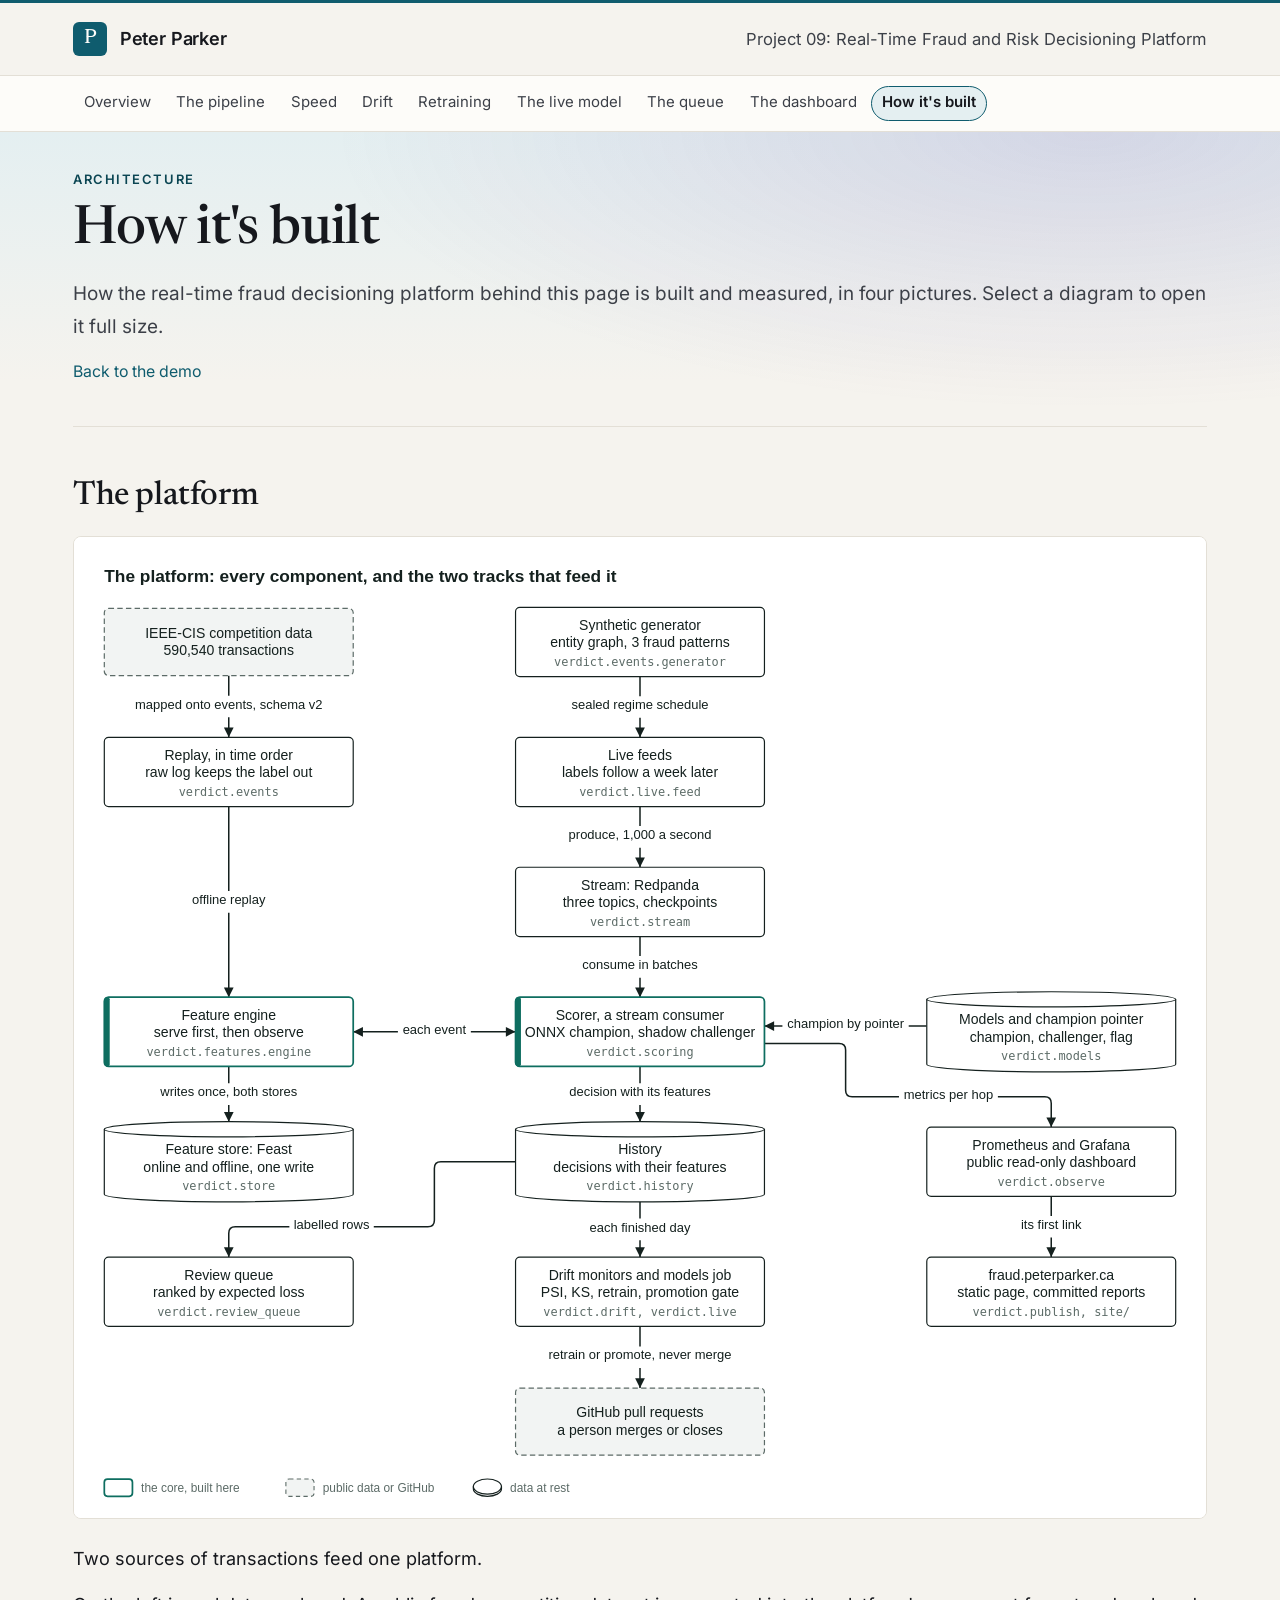
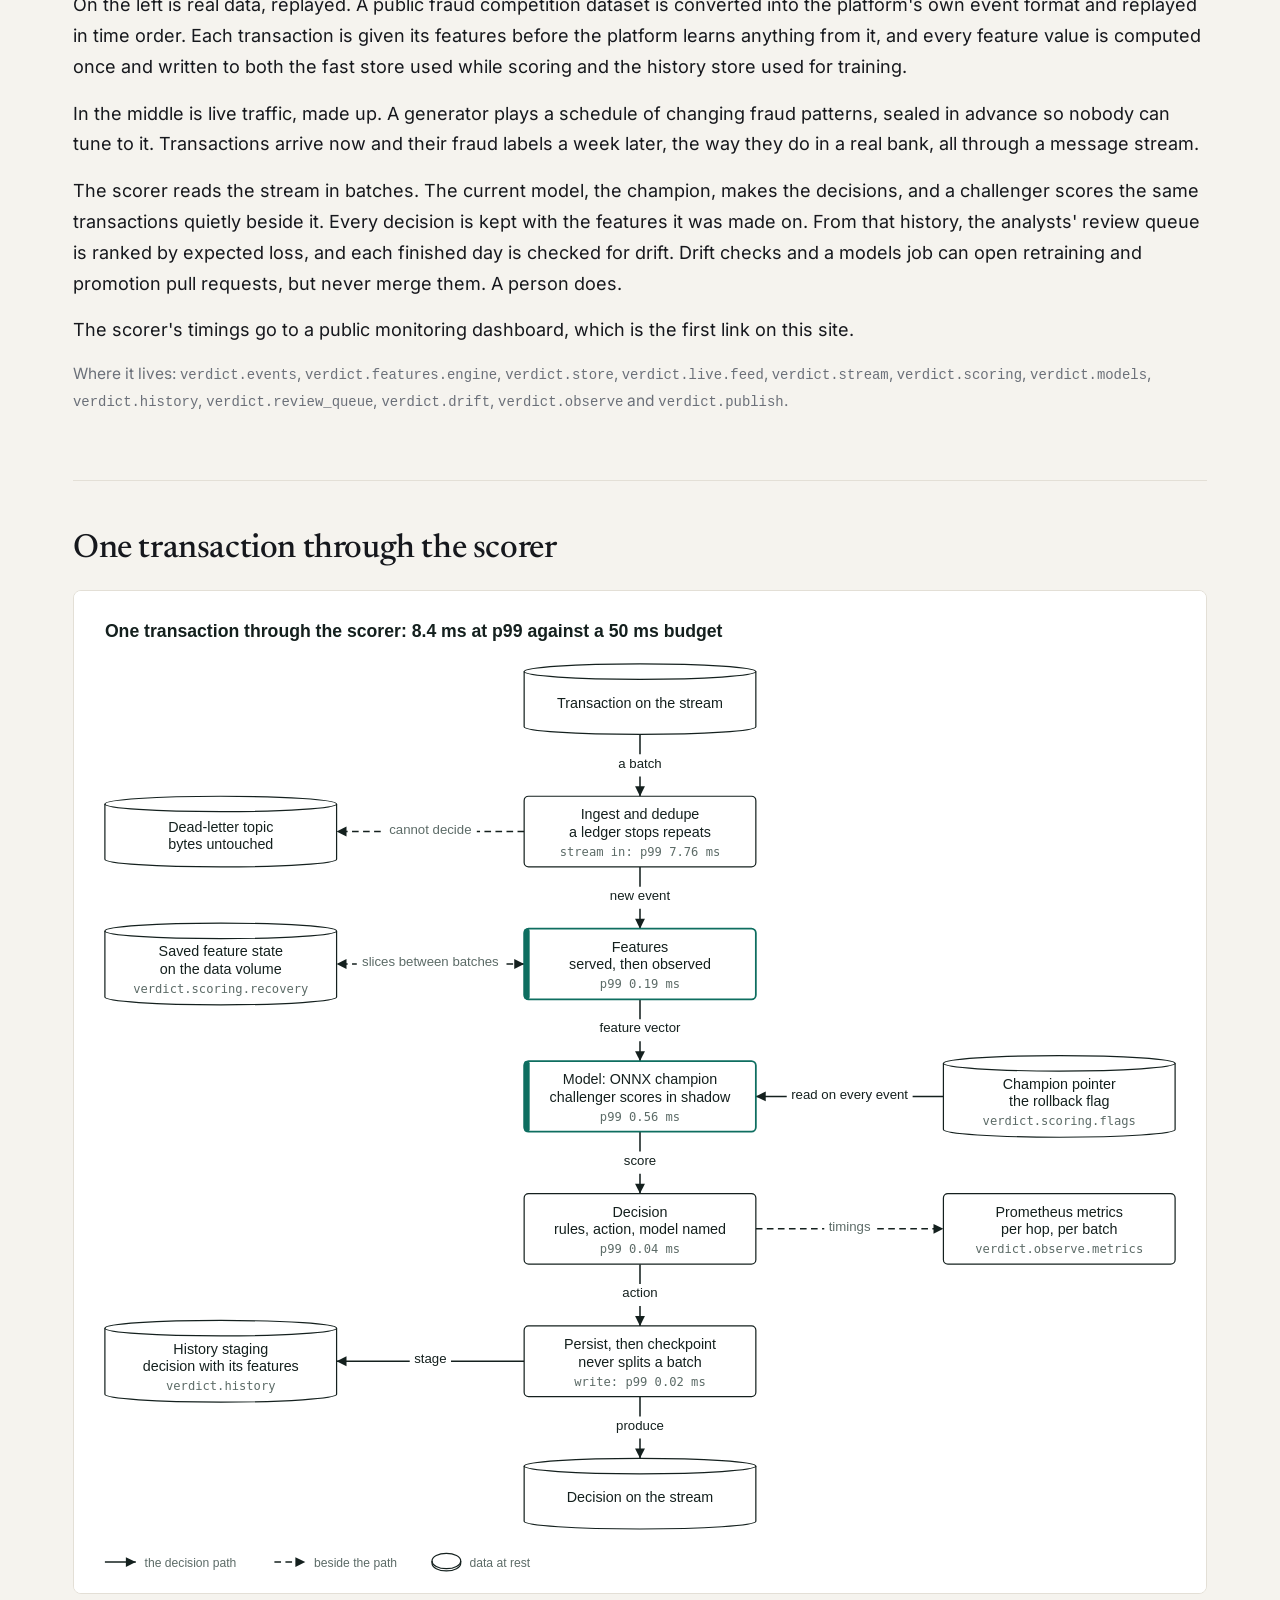
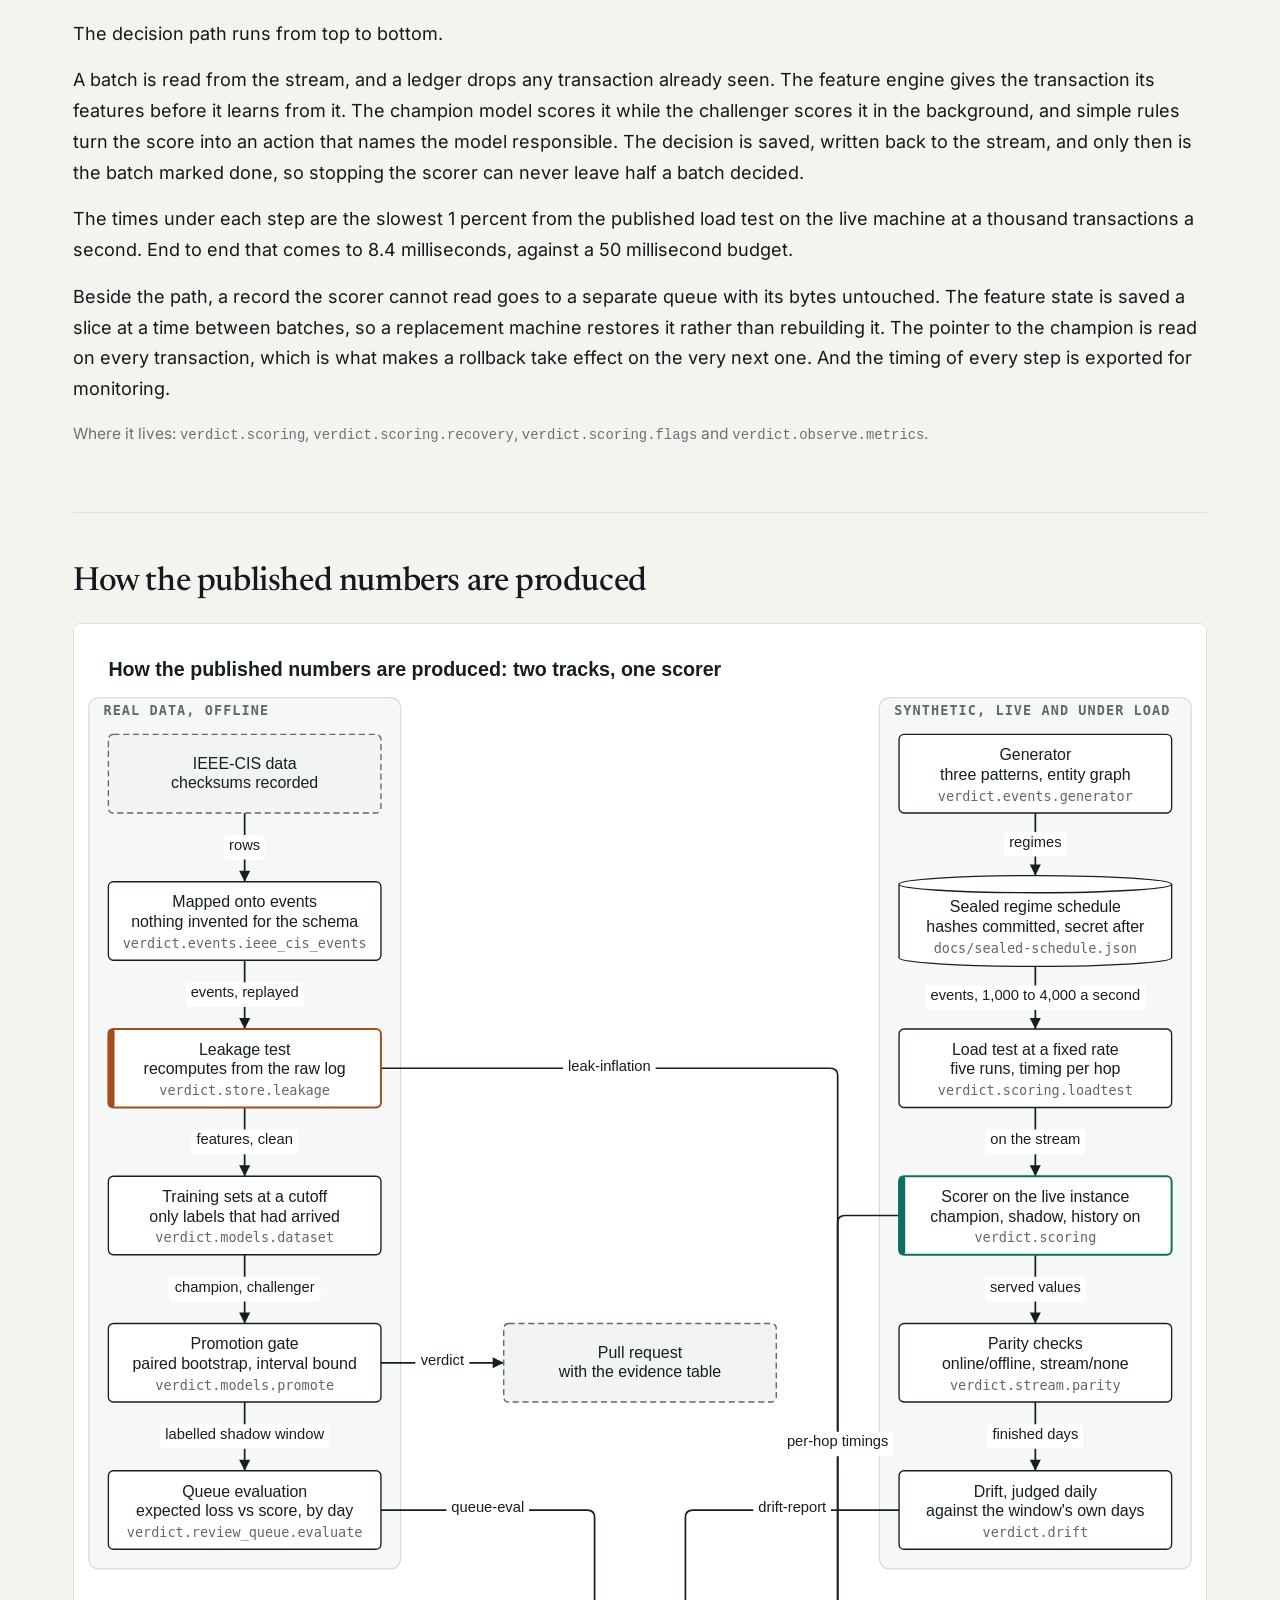
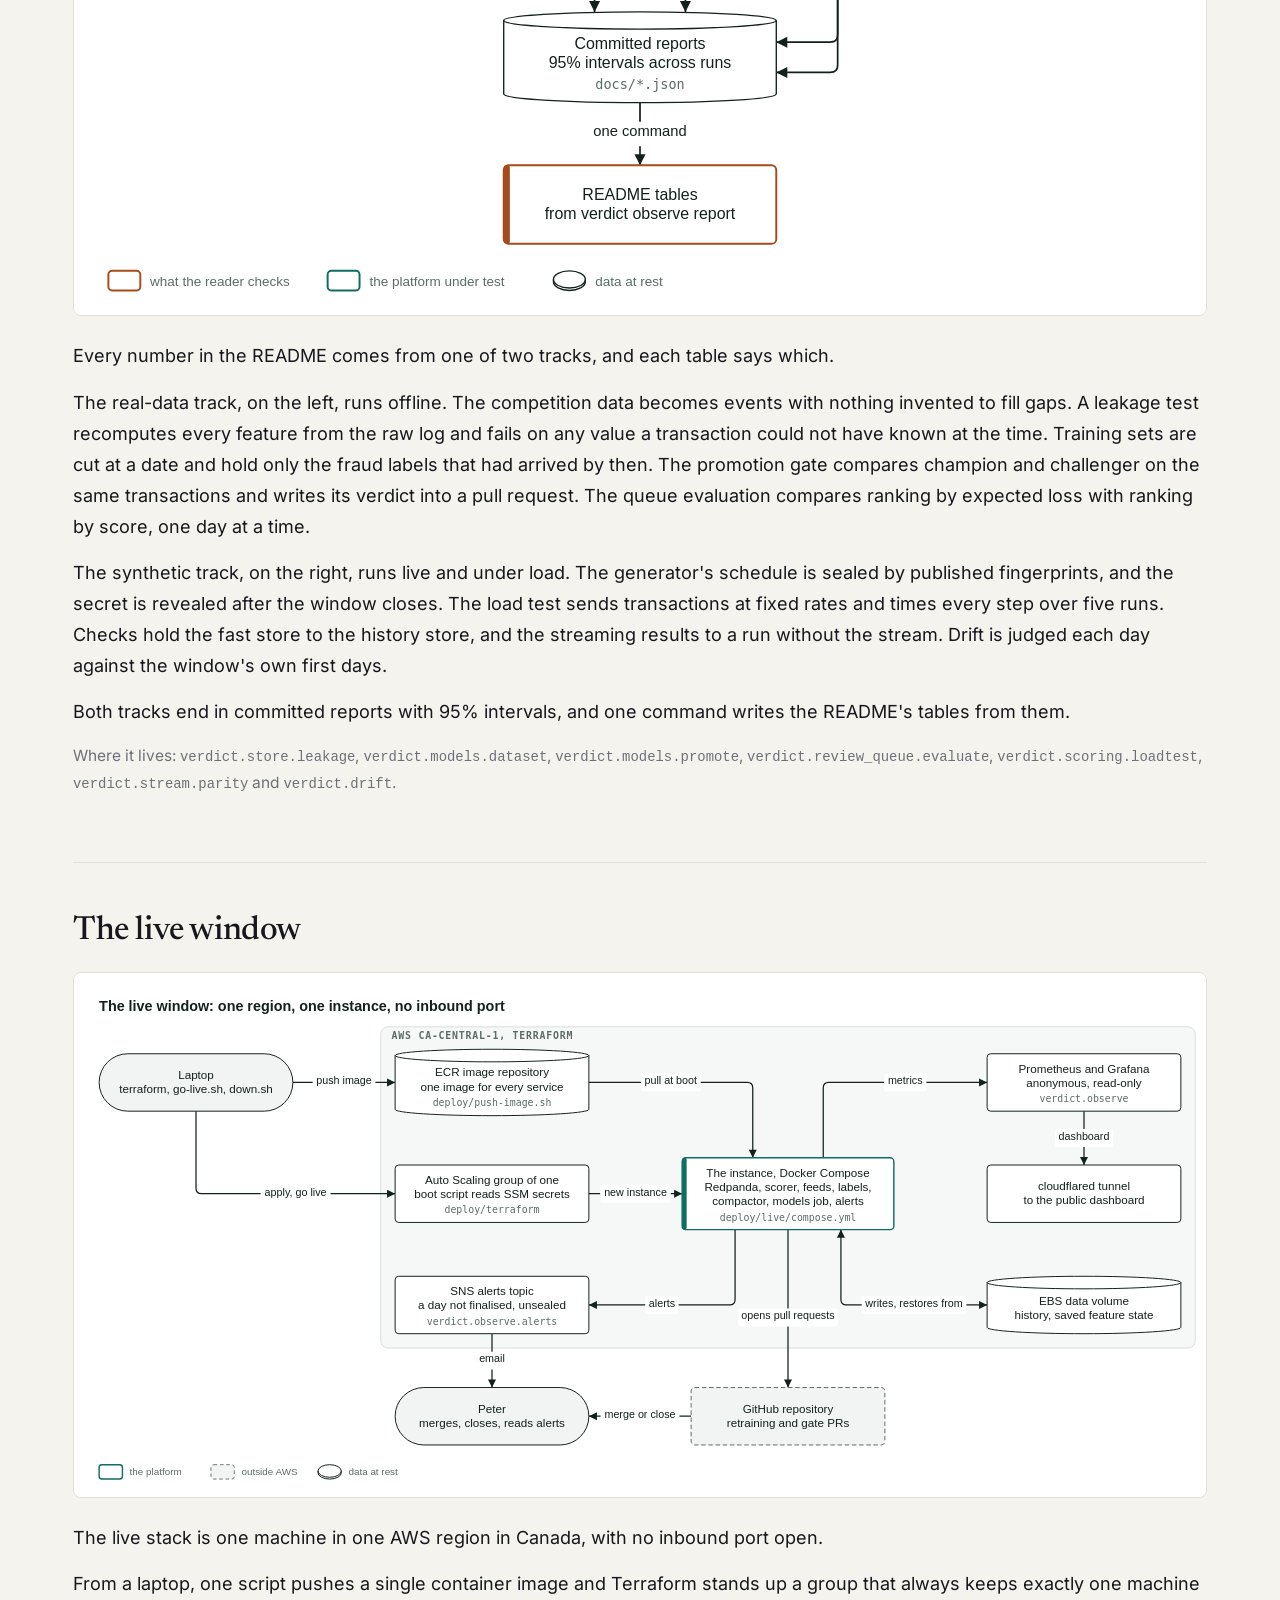
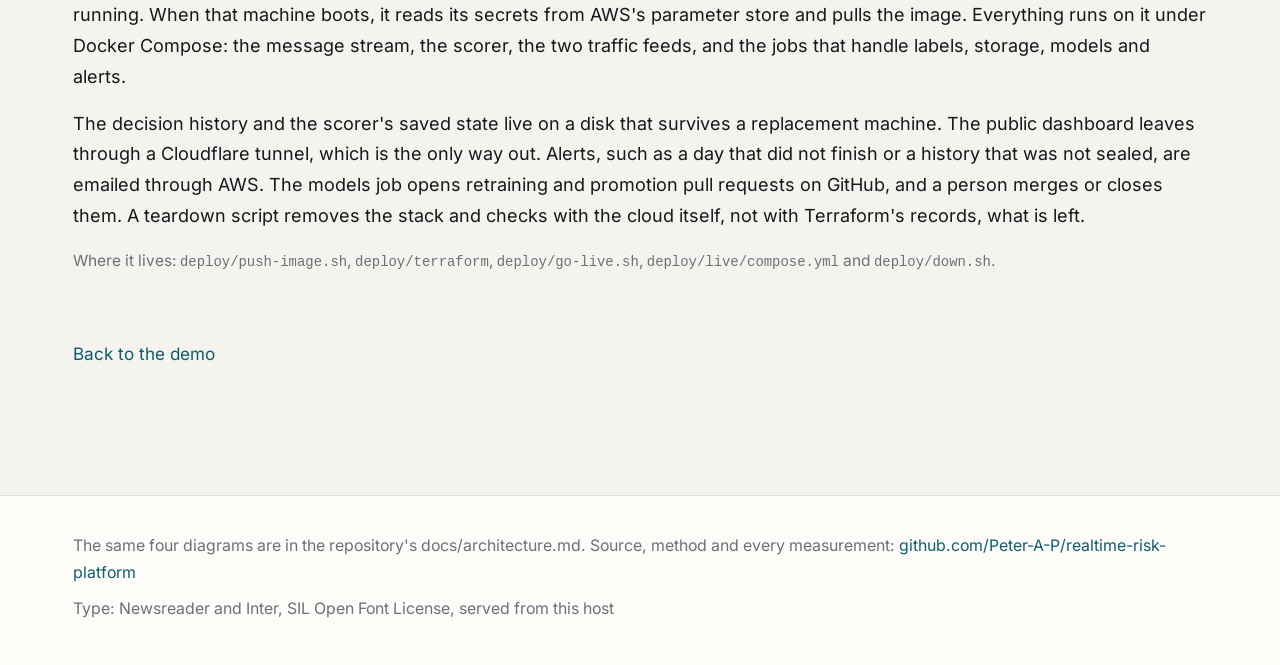
==== commit 050d4e62: "How it's built: a link back at the bottom of the page, after the last diagram, so a reader need not " ====
--- a/site/architecture.html
+++ b/site/architecture.html
@@ -35,7 +35,7 @@
     <p class="lead">
       How the real-time fraud decisioning platform behind this page is built and measured, in four pictures. Select a diagram to open it full size.
     </p>
-    <p class="hero-note"><a href="index.html">Back to the overview</a></p>
+    <p class="hero-note"><a href="index.html">Back to the demo</a></p>
   </header>
 
   <section class="section" id="the-platform">
@@ -94,6 +94,7 @@
     </div>
   </section>
 
+  <p class="arch-back"><a href="index.html">Back to the demo</a></p>
 </main>
 <footer class="foot">
   <div class="foot-inner">
--- a/site/style.css
+++ b/site/style.css
@@ -984,3 +984,4 @@
   border-radius: 8px;
 }
 .prose .where { font-size: 0.86rem; color: var(--ink-faint); }
+.arch-back { margin: 0; font-size: 0.95rem; }
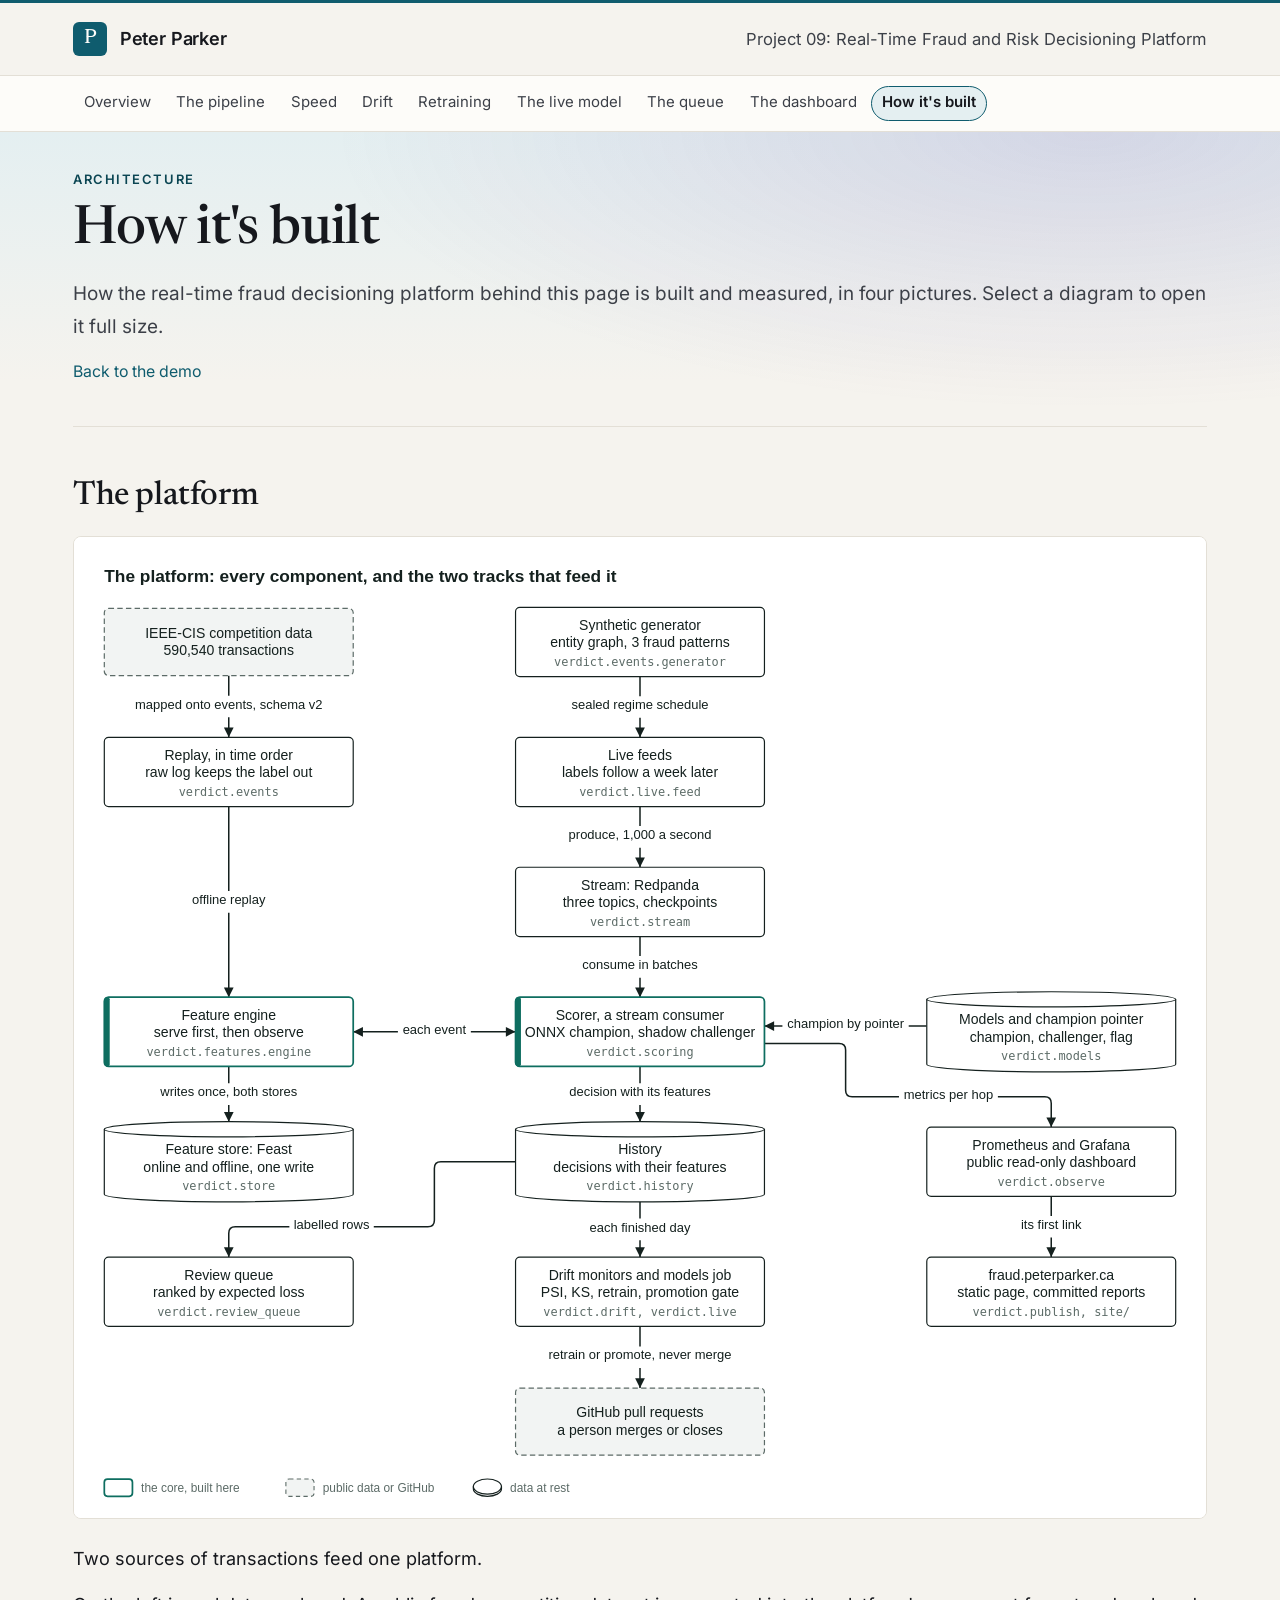
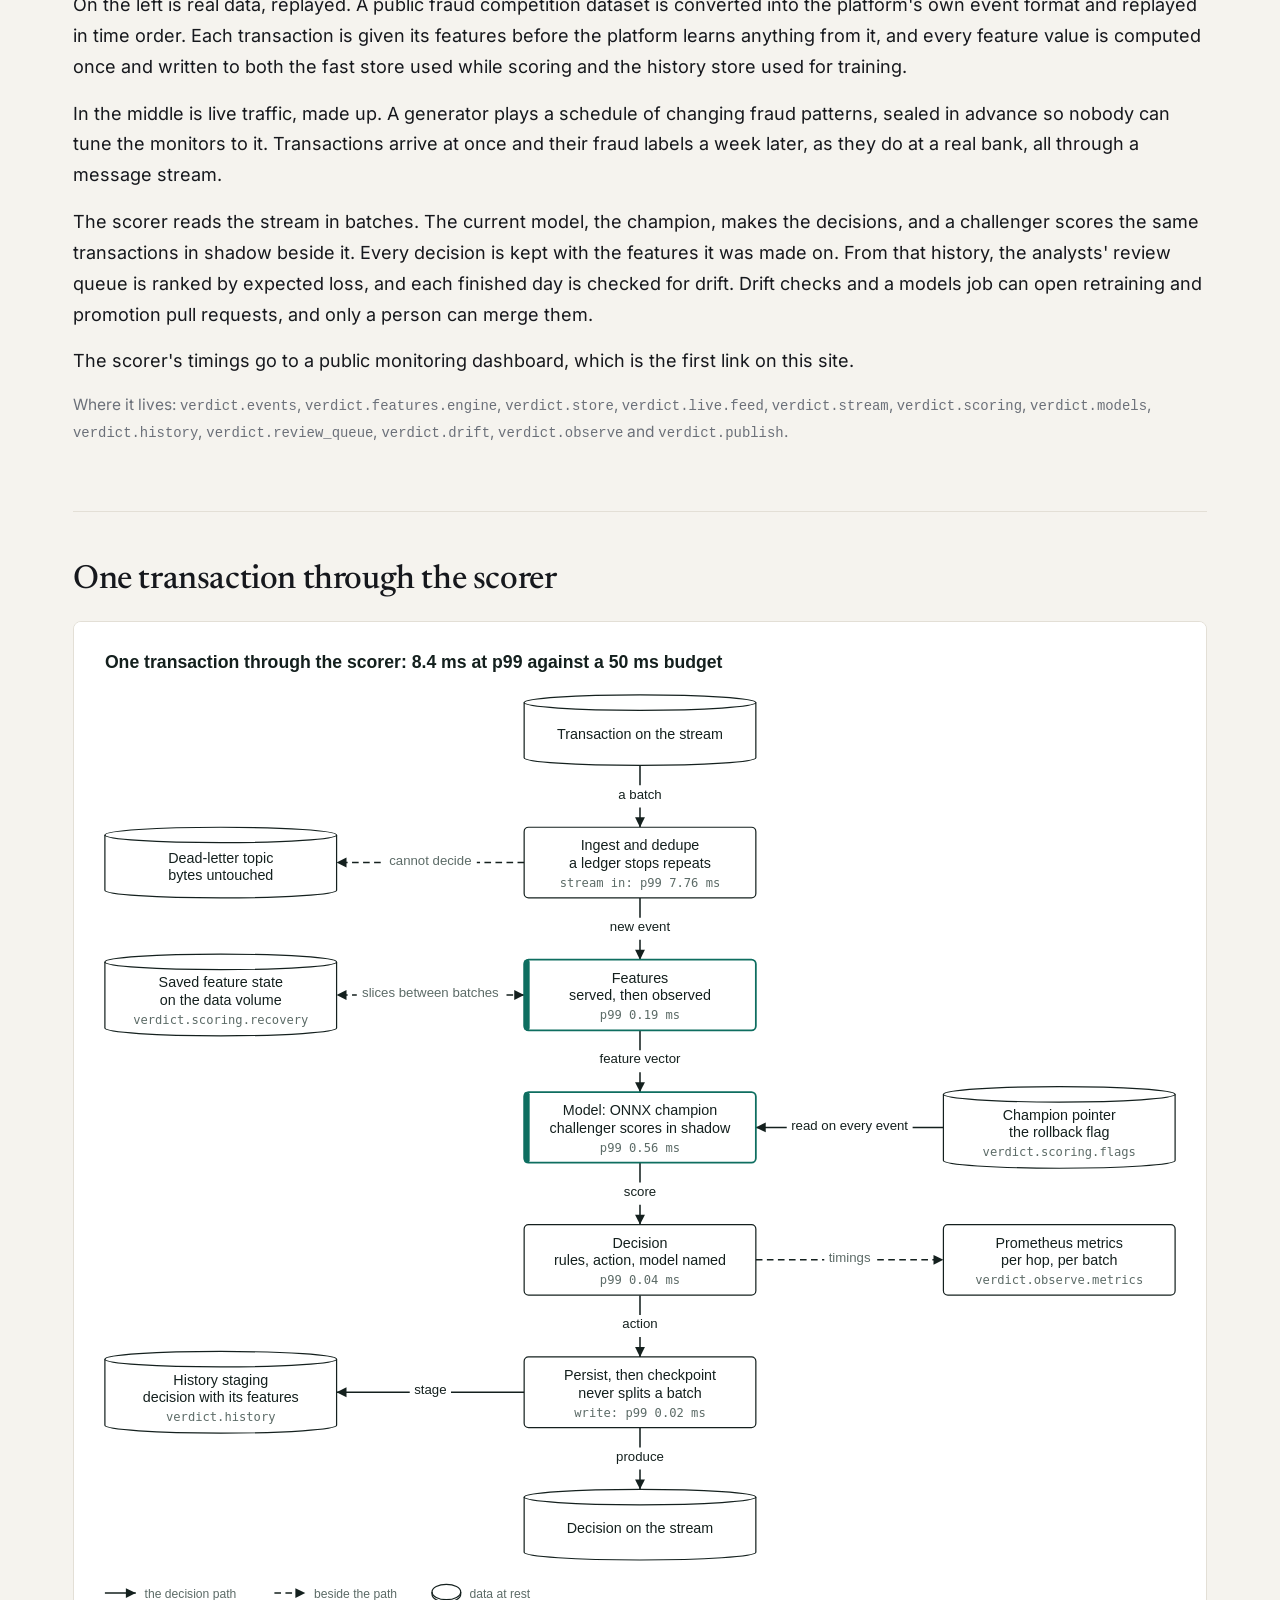
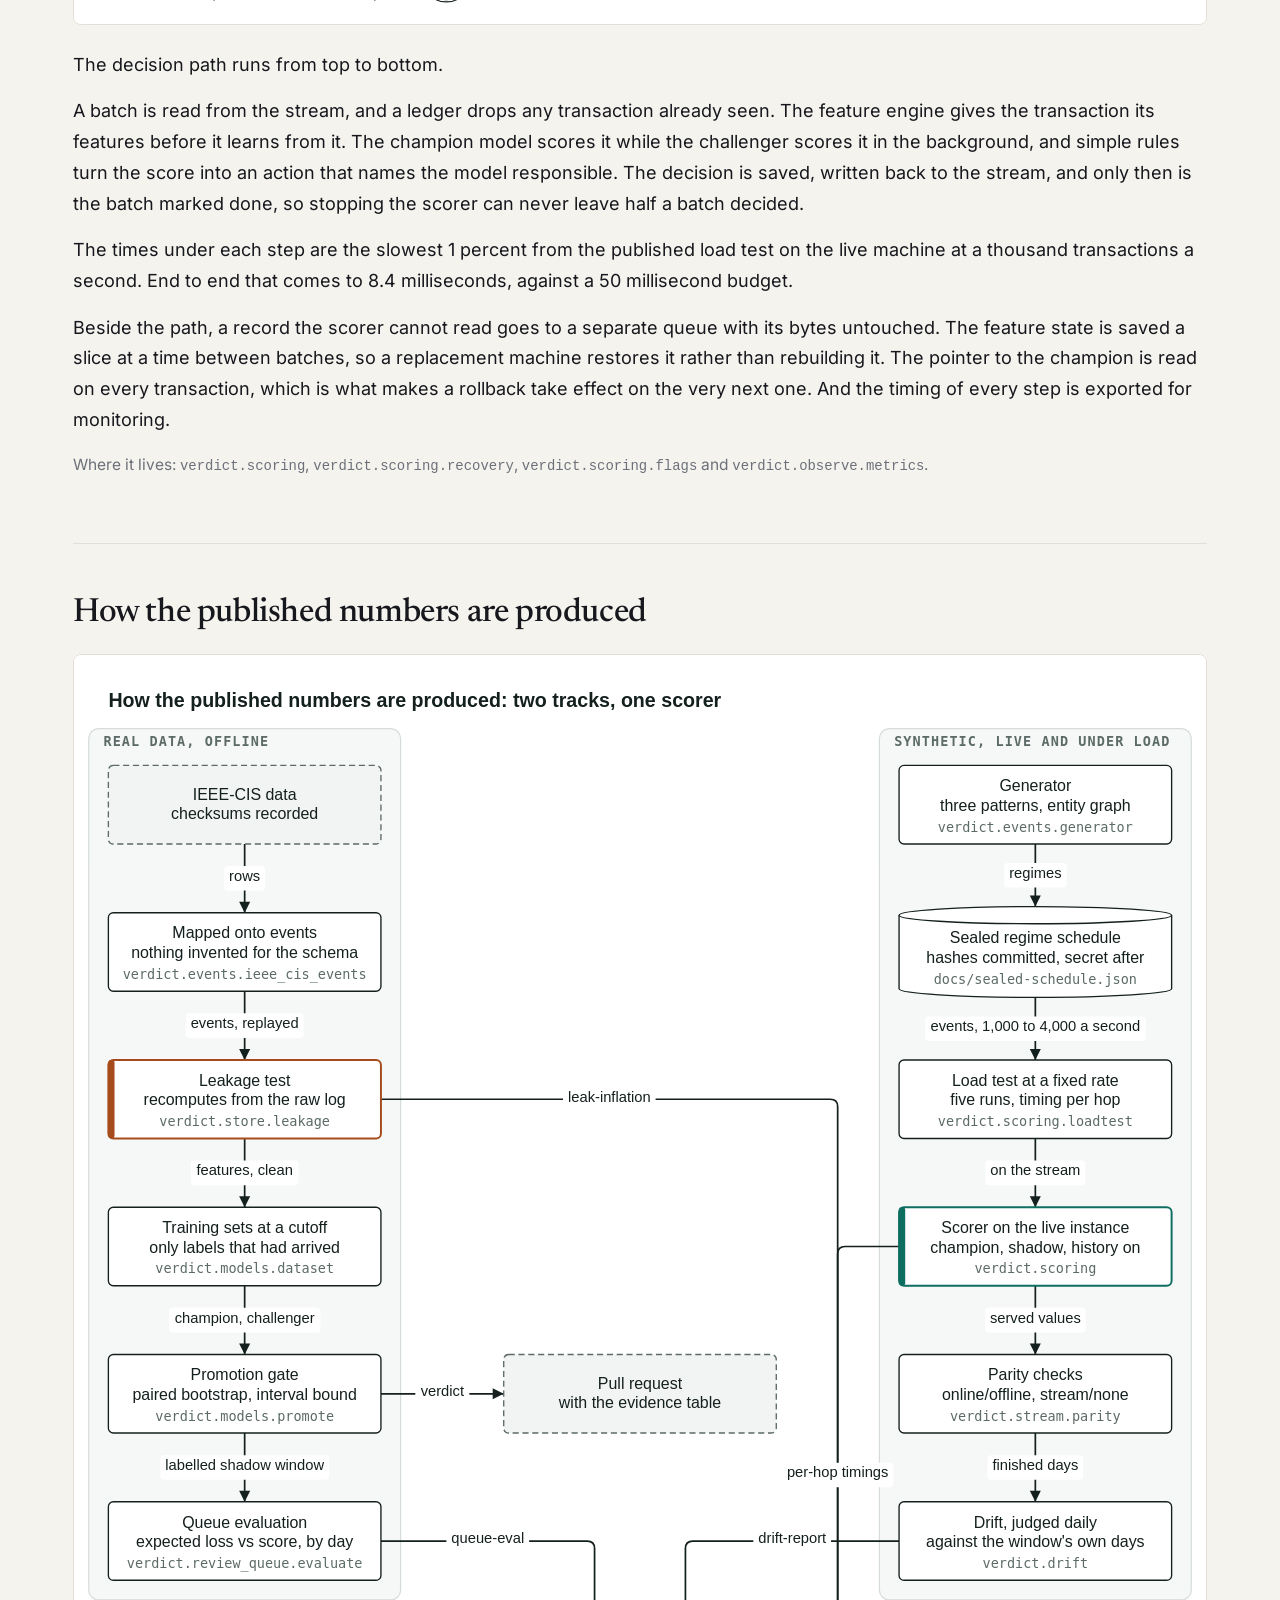
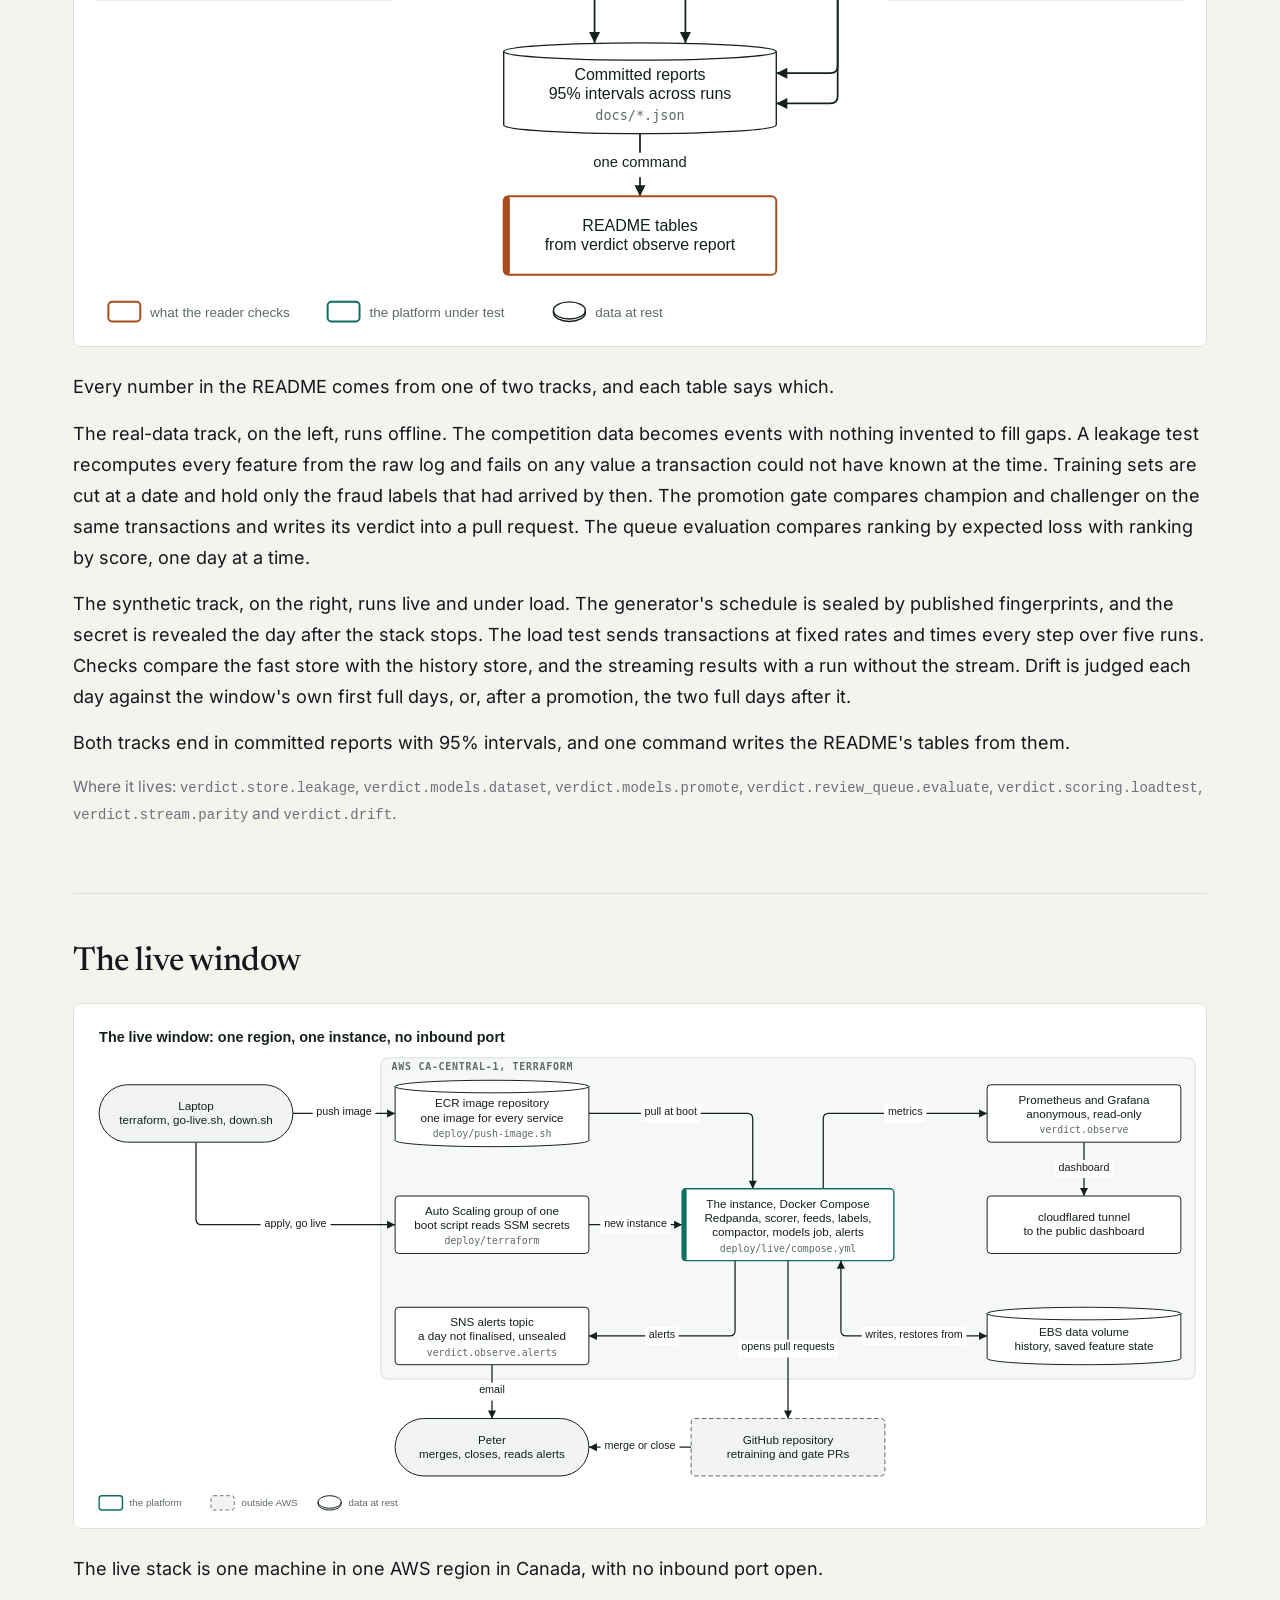
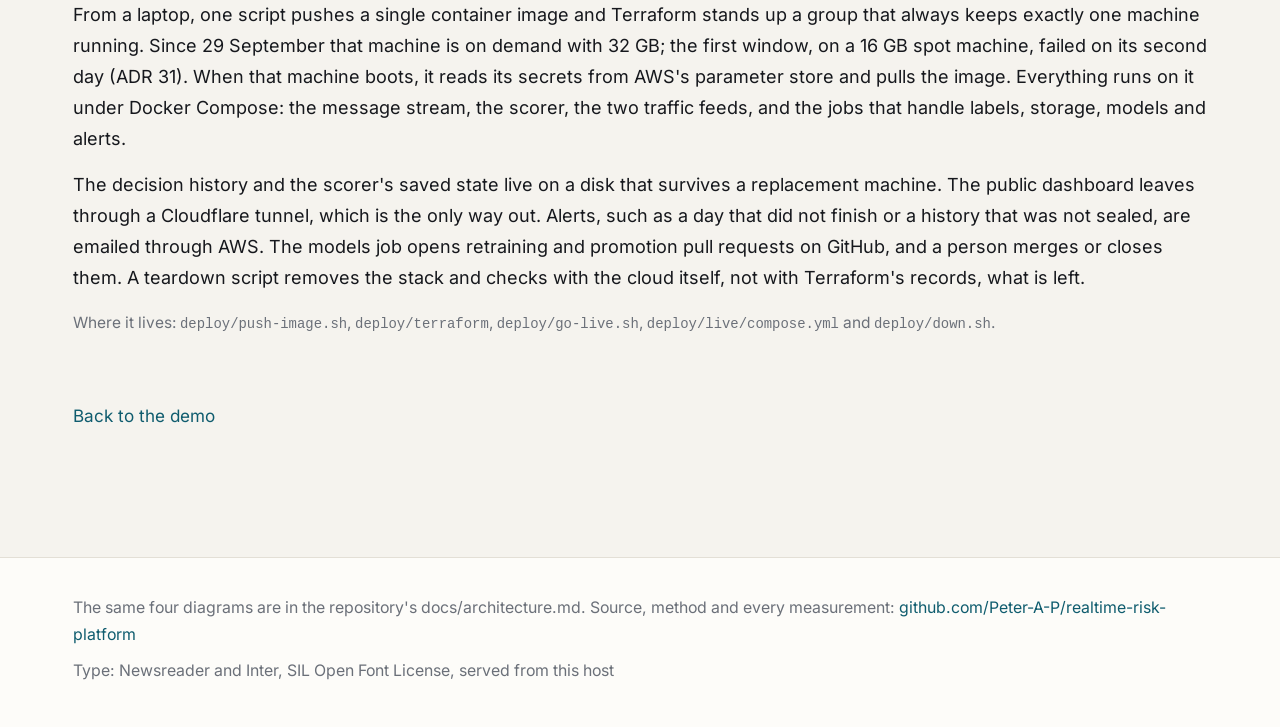
==== commit 8d272759: "The site through 2026-11-01: the window day by day with its run-on, the second promotion, the dashbo" ====
--- a/site/architecture.html
+++ b/site/architecture.html
@@ -46,8 +46,8 @@
     <div class="prose">
       <p>Two sources of transactions feed one platform.</p>
       <p>On the left is real data, replayed. A public fraud competition dataset is converted into the platform's own event format and replayed in time order. Each transaction is given its features before the platform learns anything from it, and every feature value is computed once and written to both the fast store used while scoring and the history store used for training.</p>
-      <p>In the middle is live traffic, made up. A generator plays a schedule of changing fraud patterns, sealed in advance so nobody can tune to it. Transactions arrive now and their fraud labels a week later, the way they do in a real bank, all through a message stream.</p>
-      <p>The scorer reads the stream in batches. The current model, the champion, makes the decisions, and a challenger scores the same transactions quietly beside it. Every decision is kept with the features it was made on. From that history, the analysts' review queue is ranked by expected loss, and each finished day is checked for drift. Drift checks and a models job can open retraining and promotion pull requests, but never merge them. A person does.</p>
+      <p>In the middle is live traffic, made up. A generator plays a schedule of changing fraud patterns, sealed in advance so nobody can tune the monitors to it. Transactions arrive at once and their fraud labels a week later, as they do at a real bank, all through a message stream.</p>
+      <p>The scorer reads the stream in batches. The current model, the champion, makes the decisions, and a challenger scores the same transactions in shadow beside it. Every decision is kept with the features it was made on. From that history, the analysts' review queue is ranked by expected loss, and each finished day is checked for drift. Drift checks and a models job can open retraining and promotion pull requests, and only a person can merge them.</p>
       <p>The scorer's timings go to a public monitoring dashboard, which is the first link on this site.</p>
       <p class="where">Where it lives: <code>verdict.events</code>, <code>verdict.features.engine</code>, <code>verdict.store</code>, <code>verdict.live.feed</code>, <code>verdict.stream</code>, <code>verdict.scoring</code>, <code>verdict.models</code>, <code>verdict.history</code>, <code>verdict.review_queue</code>, <code>verdict.drift</code>, <code>verdict.observe</code> and <code>verdict.publish</code>.</p>
     </div>
@@ -75,7 +75,7 @@
     <div class="prose">
       <p>Every number in the README comes from one of two tracks, and each table says which.</p>
       <p>The real-data track, on the left, runs offline. The competition data becomes events with nothing invented to fill gaps. A leakage test recomputes every feature from the raw log and fails on any value a transaction could not have known at the time. Training sets are cut at a date and hold only the fraud labels that had arrived by then. The promotion gate compares champion and challenger on the same transactions and writes its verdict into a pull request. The queue evaluation compares ranking by expected loss with ranking by score, one day at a time.</p>
-      <p>The synthetic track, on the right, runs live and under load. The generator's schedule is sealed by published fingerprints, and the secret is revealed after the window closes. The load test sends transactions at fixed rates and times every step over five runs. Checks hold the fast store to the history store, and the streaming results to a run without the stream. Drift is judged each day against the window's own first days.</p>
+      <p>The synthetic track, on the right, runs live and under load. The generator's schedule is sealed by published fingerprints, and the secret is revealed the day after the stack stops. The load test sends transactions at fixed rates and times every step over five runs. Checks compare the fast store with the history store, and the streaming results with a run without the stream. Drift is judged each day against the window's own first full days, or, after a promotion, the two full days after it.</p>
       <p>Both tracks end in committed reports with 95% intervals, and one command writes the README's tables from them.</p>
       <p class="where">Where it lives: <code>verdict.store.leakage</code>, <code>verdict.models.dataset</code>, <code>verdict.models.promote</code>, <code>verdict.review_queue.evaluate</code>, <code>verdict.scoring.loadtest</code>, <code>verdict.stream.parity</code> and <code>verdict.drift</code>.</p>
     </div>
@@ -88,7 +88,7 @@
     </figure>
     <div class="prose">
       <p>The live stack is one machine in one AWS region in Canada, with no inbound port open.</p>
-      <p>From a laptop, one script pushes a single container image and Terraform stands up a group that always keeps exactly one machine running. When that machine boots, it reads its secrets from AWS's parameter store and pulls the image. Everything runs on it under Docker Compose: the message stream, the scorer, the two traffic feeds, and the jobs that handle labels, storage, models and alerts.</p>
+      <p>From a laptop, one script pushes a single container image and Terraform stands up a group that always keeps exactly one machine running. Since 29 September that machine is on demand with 32 GB; the first window, on a 16 GB spot machine, failed on its second day (ADR 31). When that machine boots, it reads its secrets from AWS's parameter store and pulls the image. Everything runs on it under Docker Compose: the message stream, the scorer, the two traffic feeds, and the jobs that handle labels, storage, models and alerts.</p>
       <p>The decision history and the scorer's saved state live on a disk that survives a replacement machine. The public dashboard leaves through a Cloudflare tunnel, which is the only way out. Alerts, such as a day that did not finish or a history that was not sealed, are emailed through AWS. The models job opens retraining and promotion pull requests on GitHub, and a person merges or closes them. A teardown script removes the stack and checks with the cloud itself, not with Terraform's records, what is left.</p>
       <p class="where">Where it lives: <code>deploy/push-image.sh</code>, <code>deploy/terraform</code>, <code>deploy/go-live.sh</code>, <code>deploy/live/compose.yml</code> and <code>deploy/down.sh</code>.</p>
     </div>
--- a/site/style.css
+++ b/site/style.css
@@ -985,3 +985,11 @@
 }
 .prose .where { font-size: 0.86rem; color: var(--ink-faint); }
 .arch-back { margin: 0; font-size: 0.95rem; }
+
+/* The window, day by day: one series, so one fill; the marks under the axis are events, in
+   ink, not more series. */
+.bar.day-bar { fill: var(--accent); }
+.day-mark.restart { fill: var(--ink); }
+.day-mark.model { fill: var(--ink-faint); }
+.swatch.dot { border-radius: 50%; width: 0.6rem; height: 0.6rem; }
+.swatch.diamond { transform: rotate(45deg); width: 0.55rem; height: 0.55rem; }
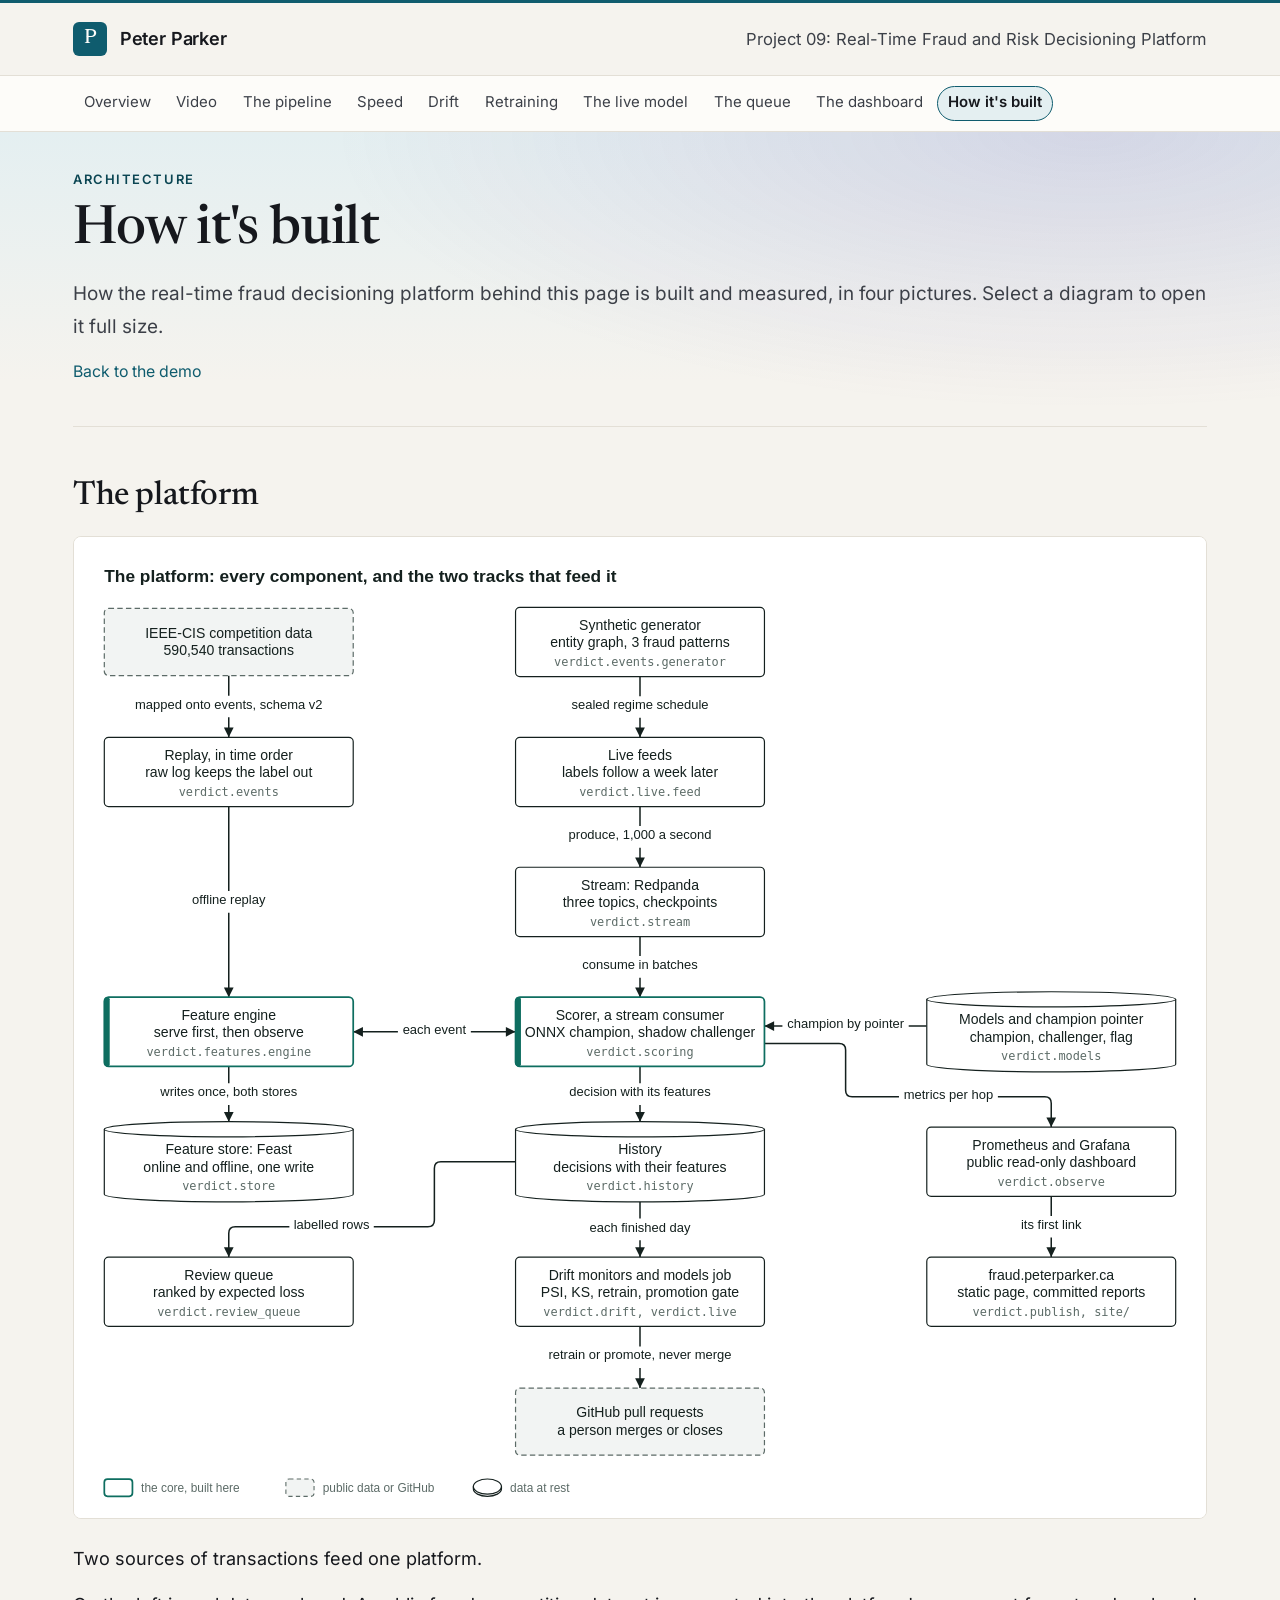
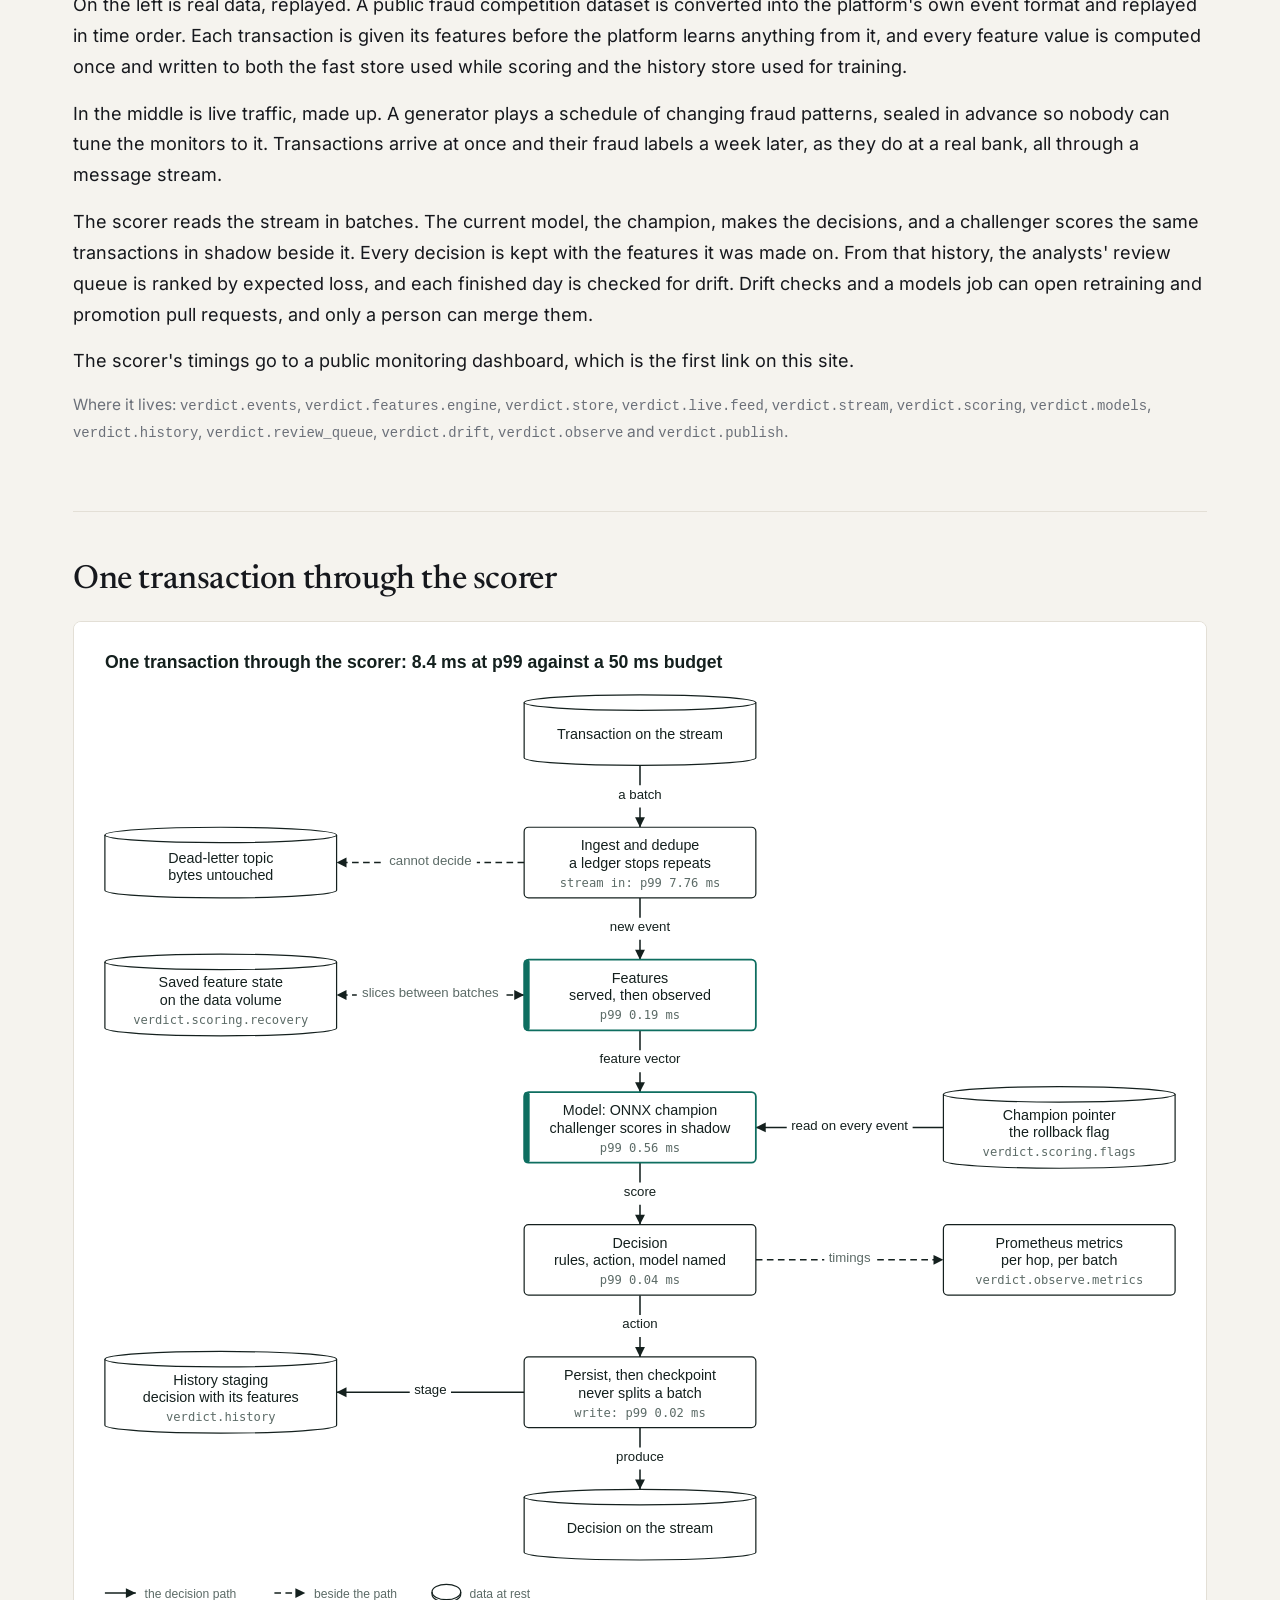
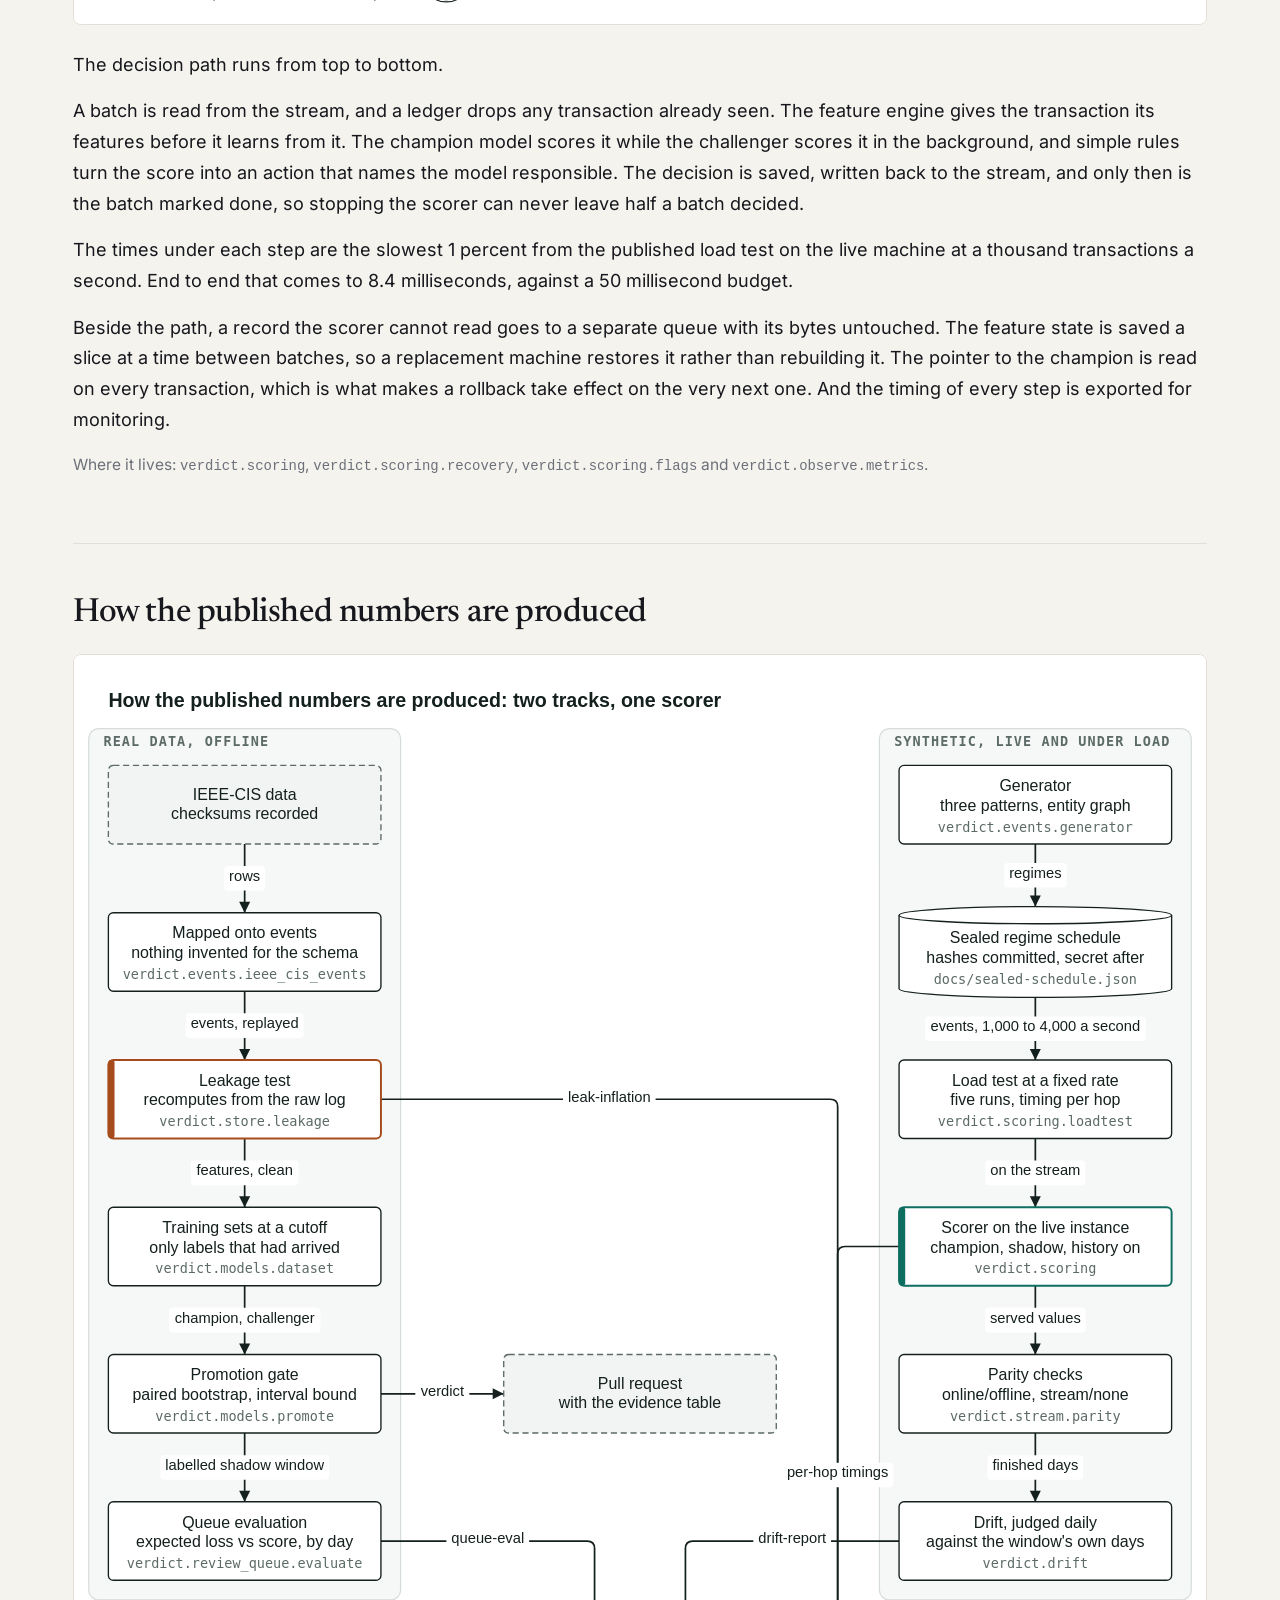
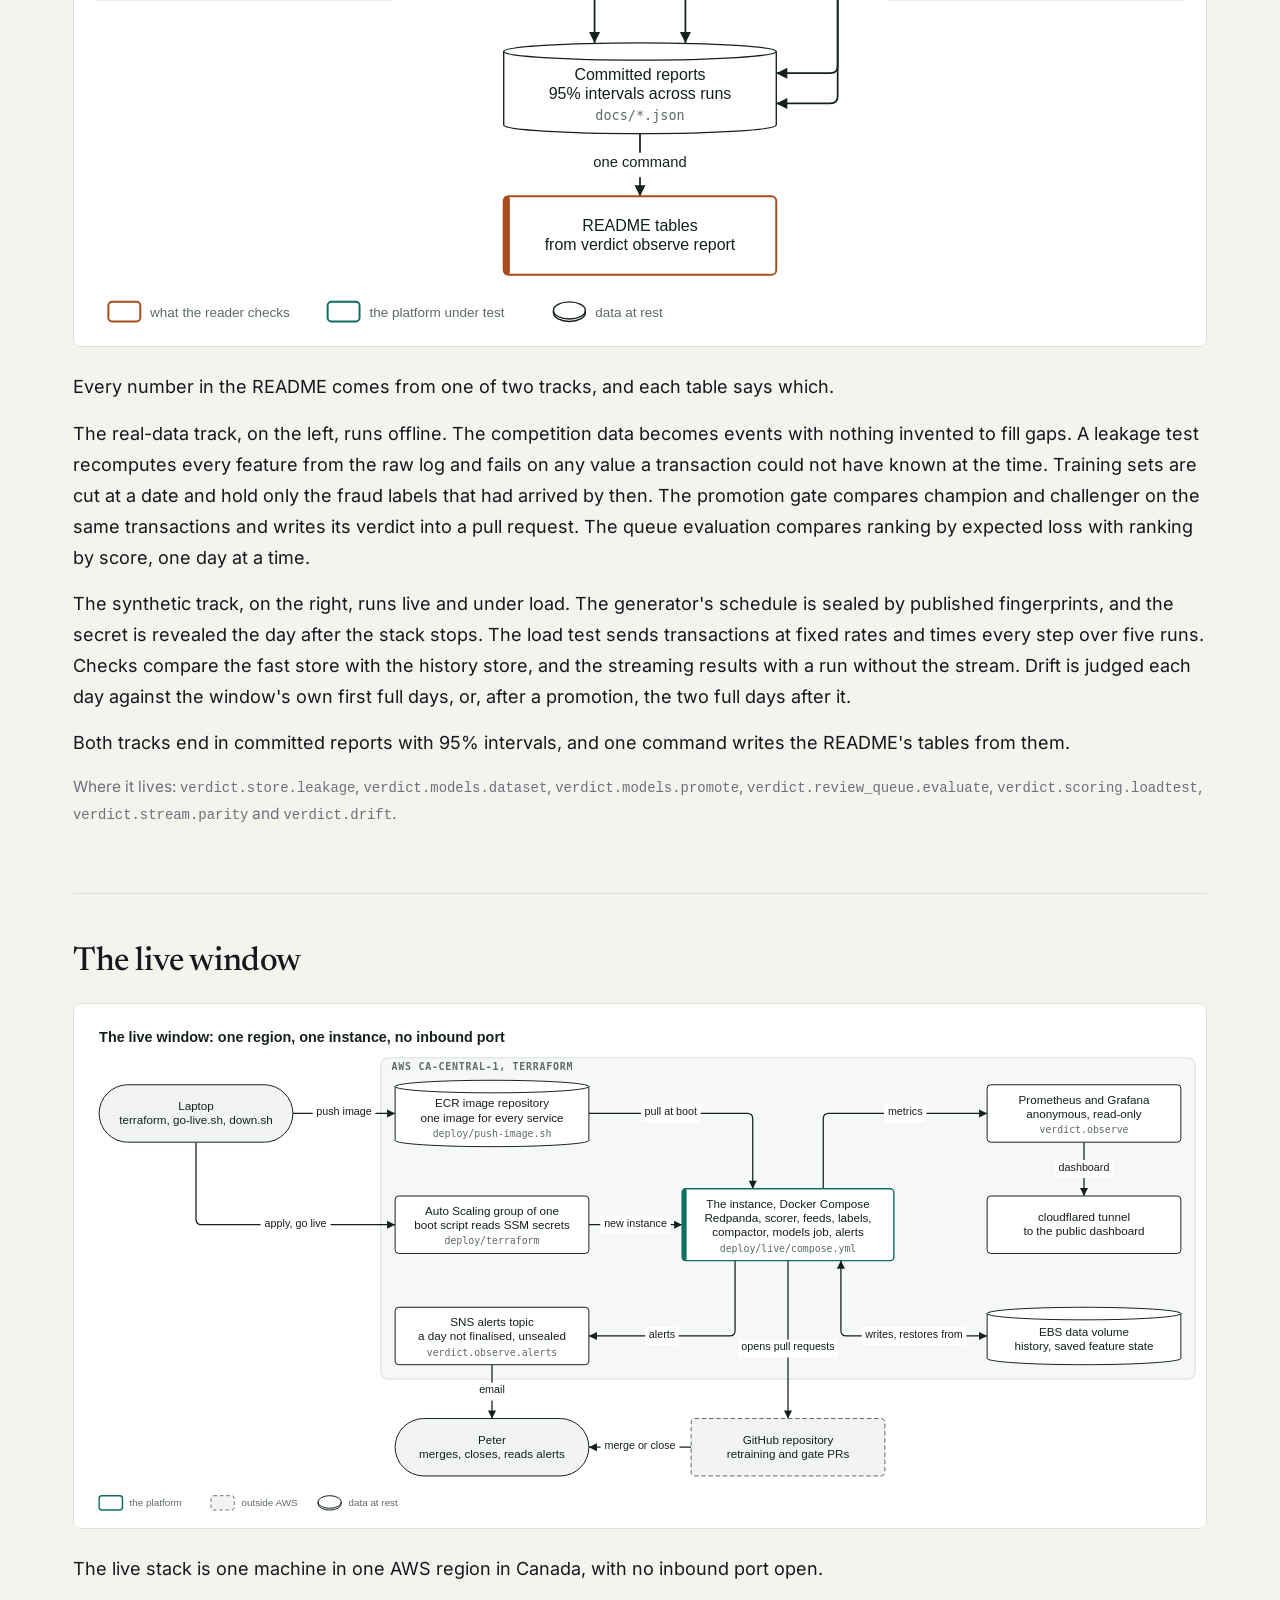
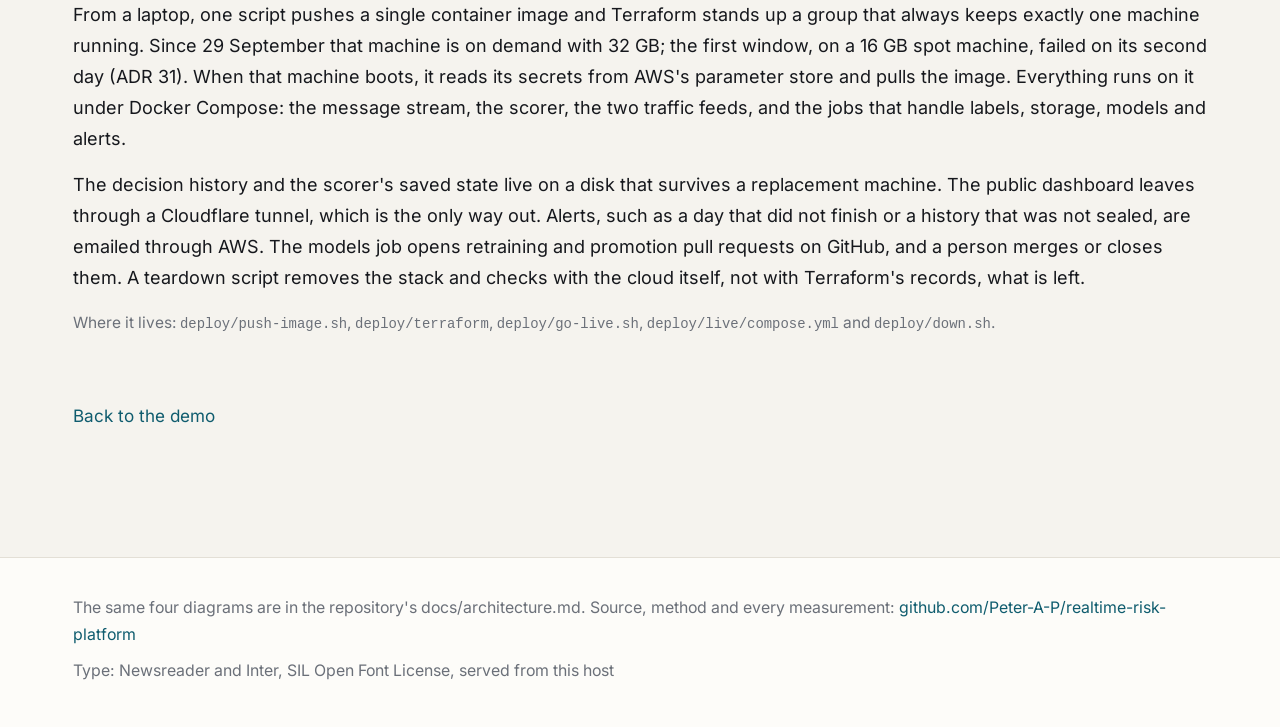
==== commit 186c9493: "The drift chart shows what the fraud did and which signals shifted each day; the demo video at the t" ====
--- a/site/architecture.html
+++ b/site/architecture.html
@@ -17,7 +17,8 @@
 <nav class="tabs" aria-label="This site">
   <div class="tabs-inner">
     <a href="index.html">Overview</a>
-    <a href="index.html#pipeline-panel">The pipeline</a>
+    <a href="index.html#video-panel">Video</a>
+      <a href="index.html#pipeline-panel">The pipeline</a>
     <a href="index.html#load-panel">Speed</a>
     <a href="index.html#drift-panel">Drift</a>
     <a href="index.html#retrain-panel">Retraining</a>
--- a/site/style.css
+++ b/site/style.css
@@ -844,6 +844,10 @@
 .request-mark { stroke: var(--ink); stroke-width: 1.25; stroke-dasharray: 3 3; }
 .request-label { fill: var(--ink); font-size: 10.5px; font-weight: 600; }
 .quiet { fill: var(--good); }
+.series.lever { stroke: var(--ink); stroke-width: 2; fill: none; }
+.cell.steady { fill: color-mix(in srgb, var(--ink-faint) 14%, transparent); }
+.cell.moved { opacity: 0.35; }
+.demo-video { display: block; width: 100%; max-width: 640px; height: auto; border-radius: 10px; background: #000; margin: 1rem auto 0; }
 
 .bar.champion { fill: var(--ink-faint); }
 .bar.candidate { fill: var(--accent); }
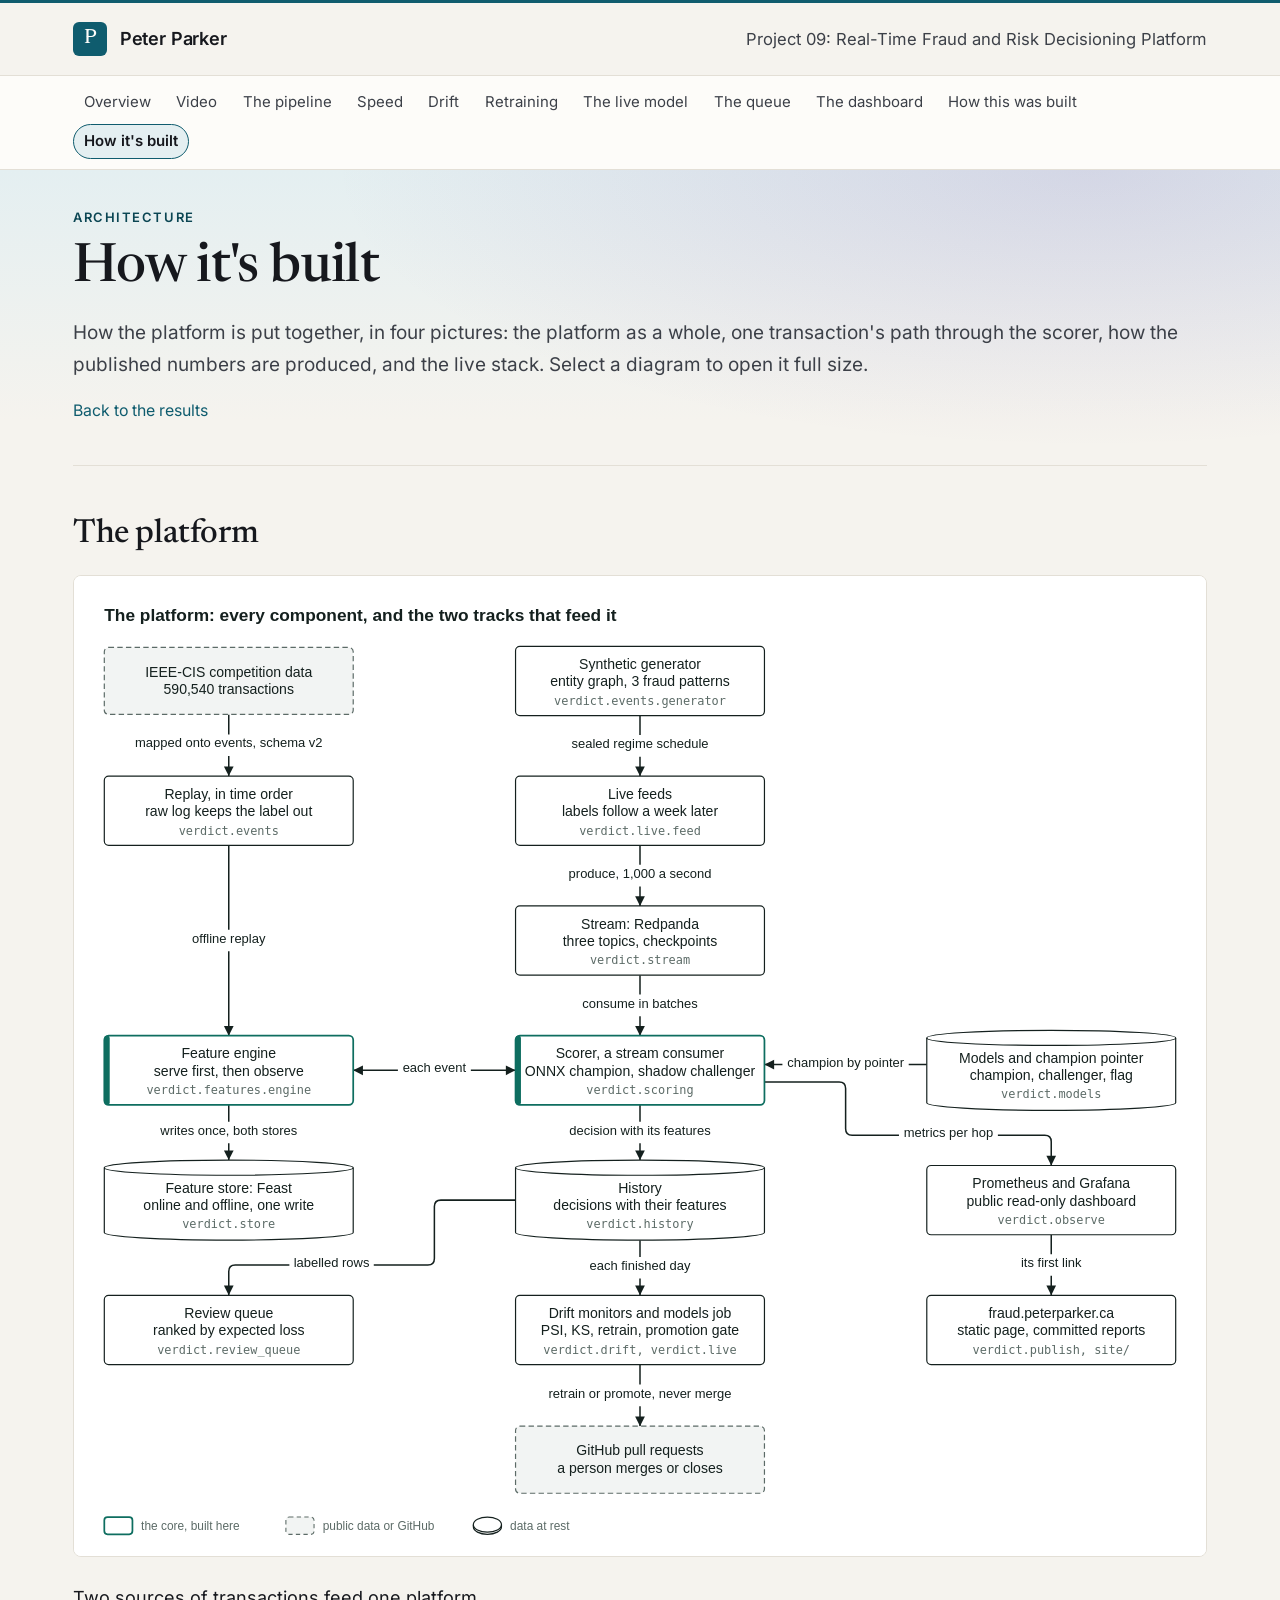
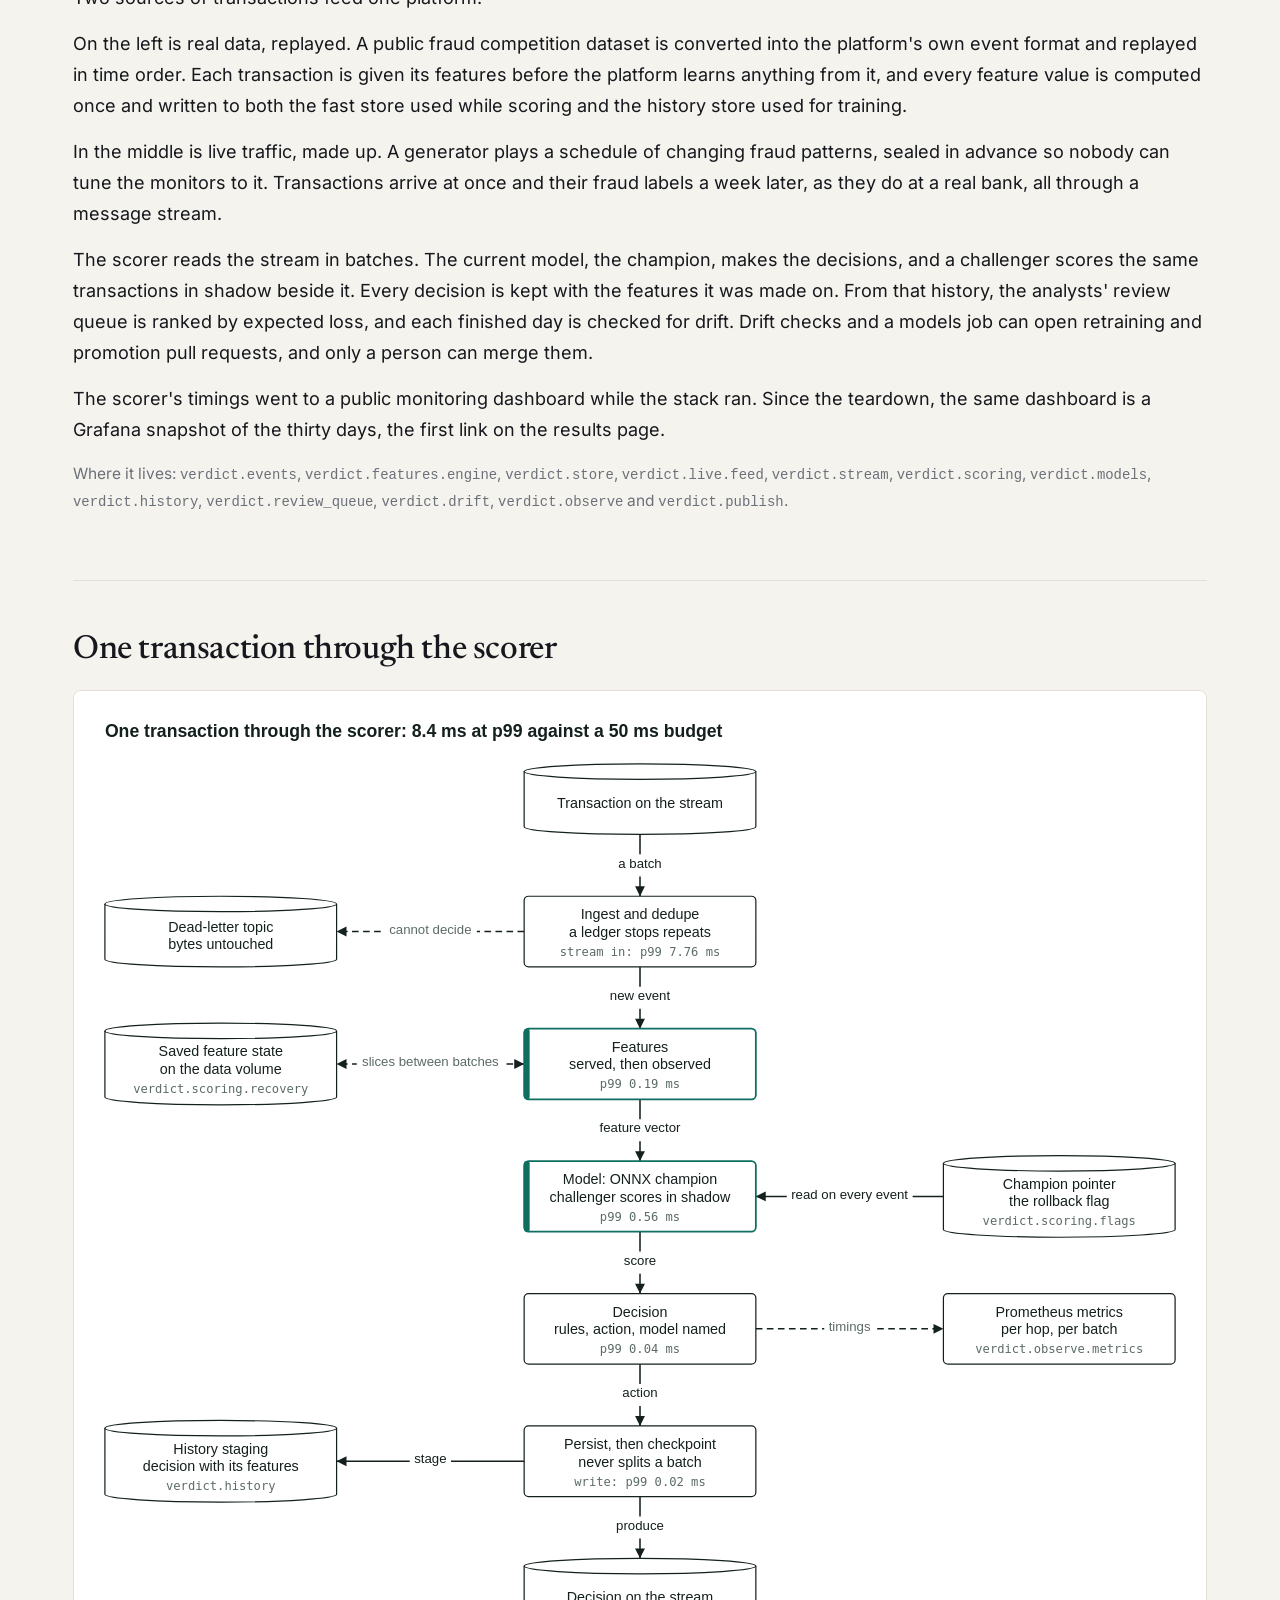
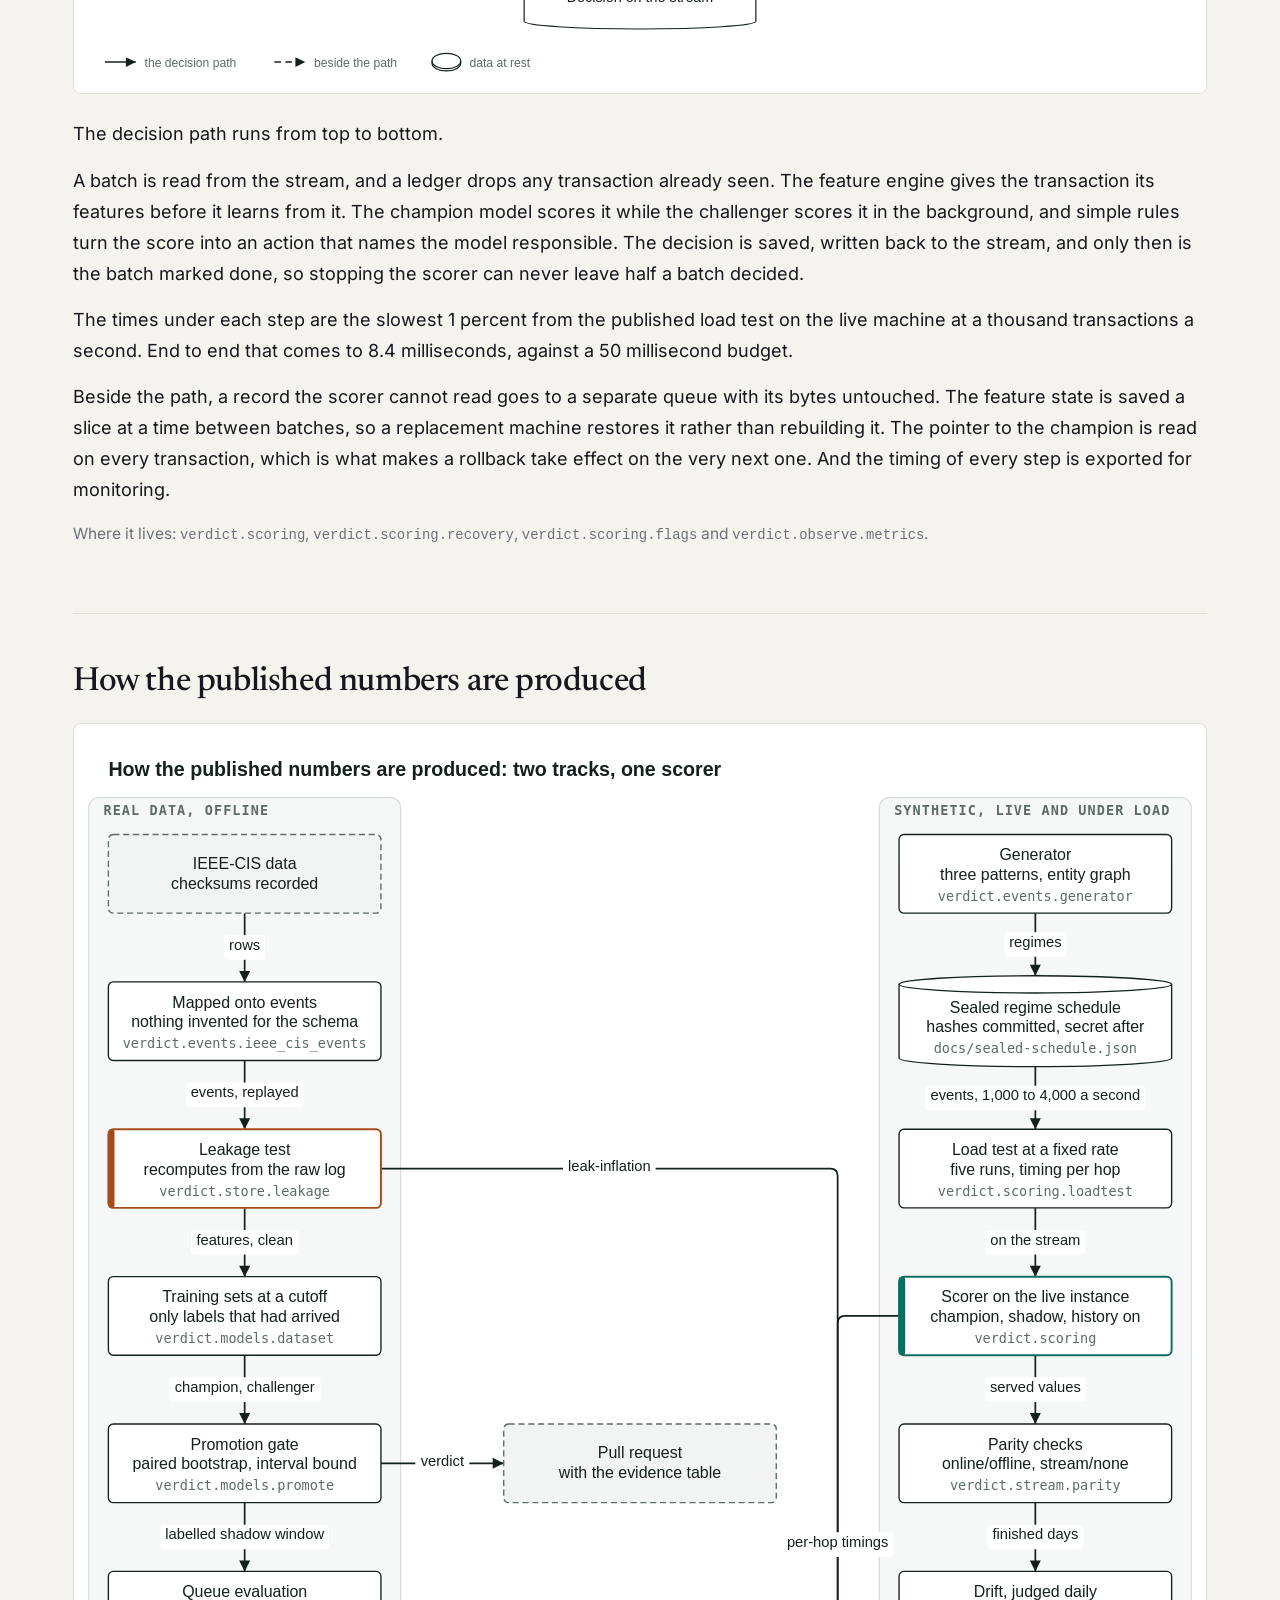
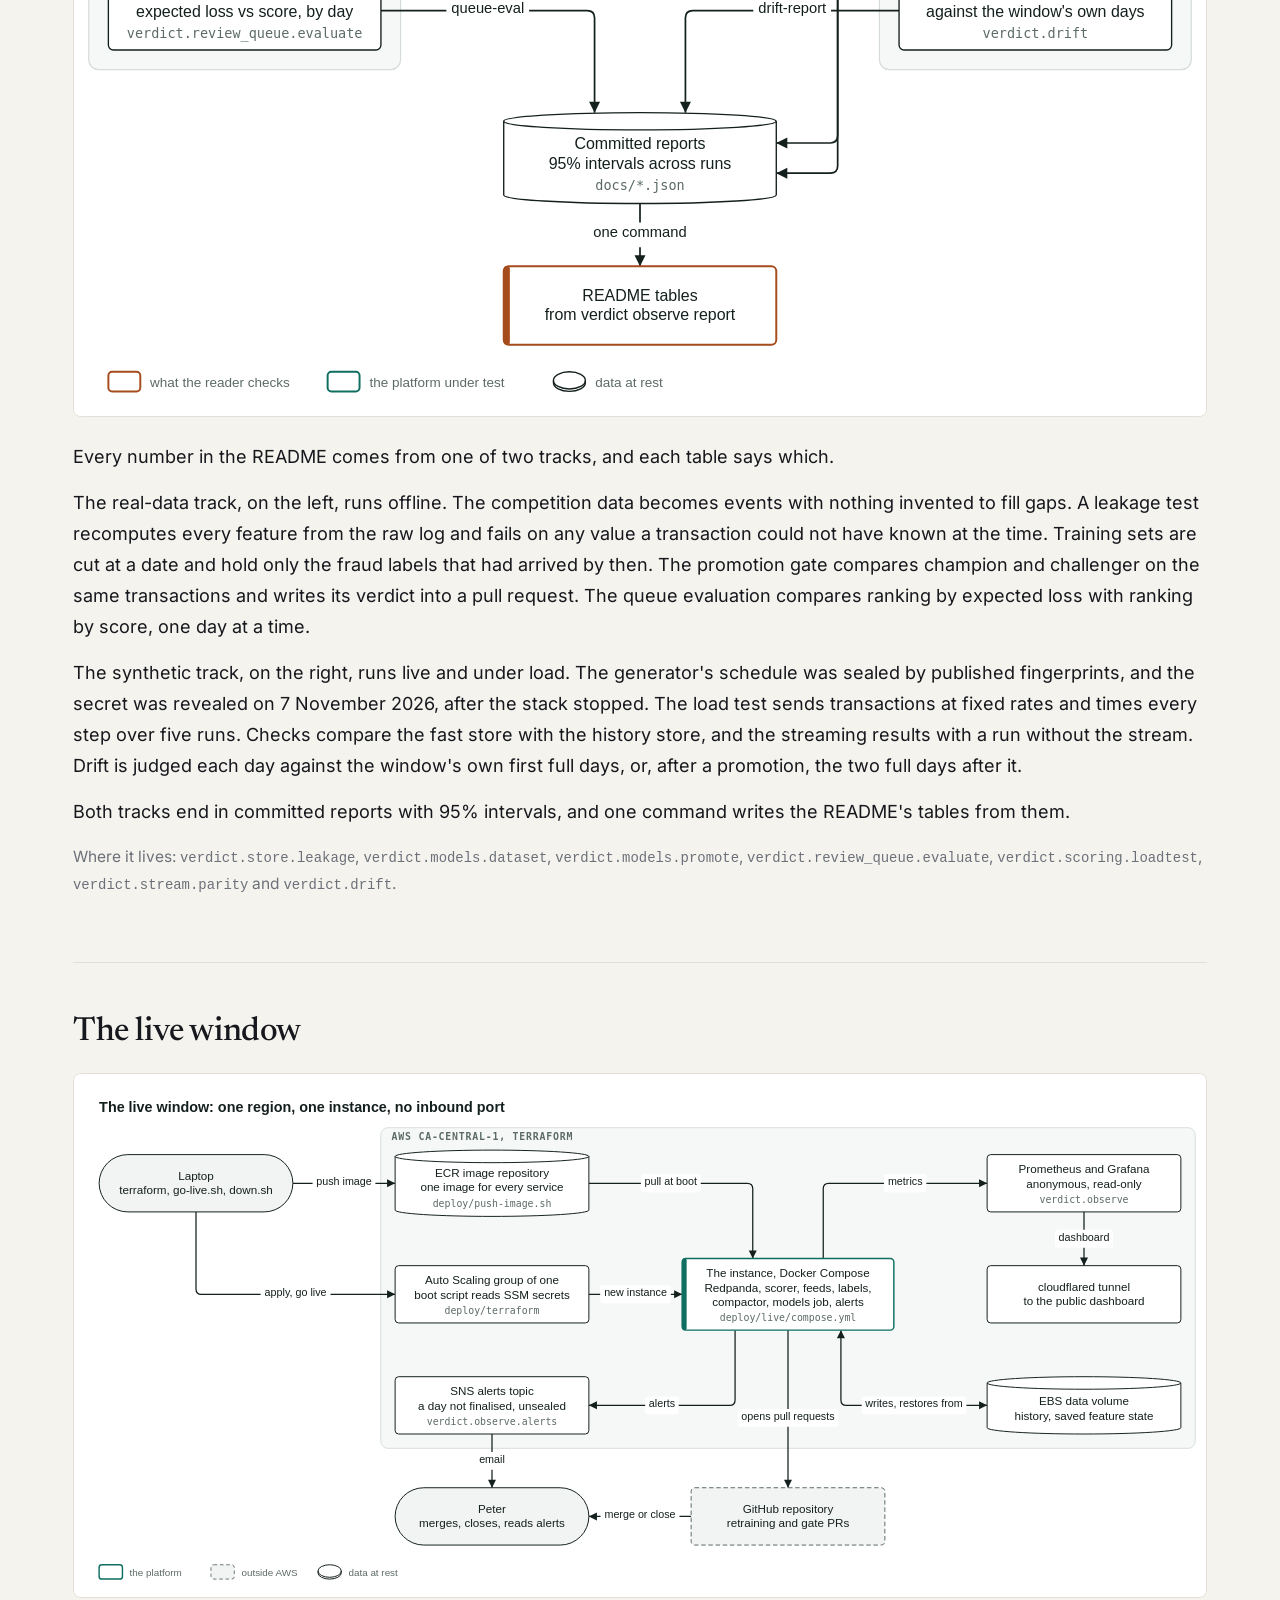
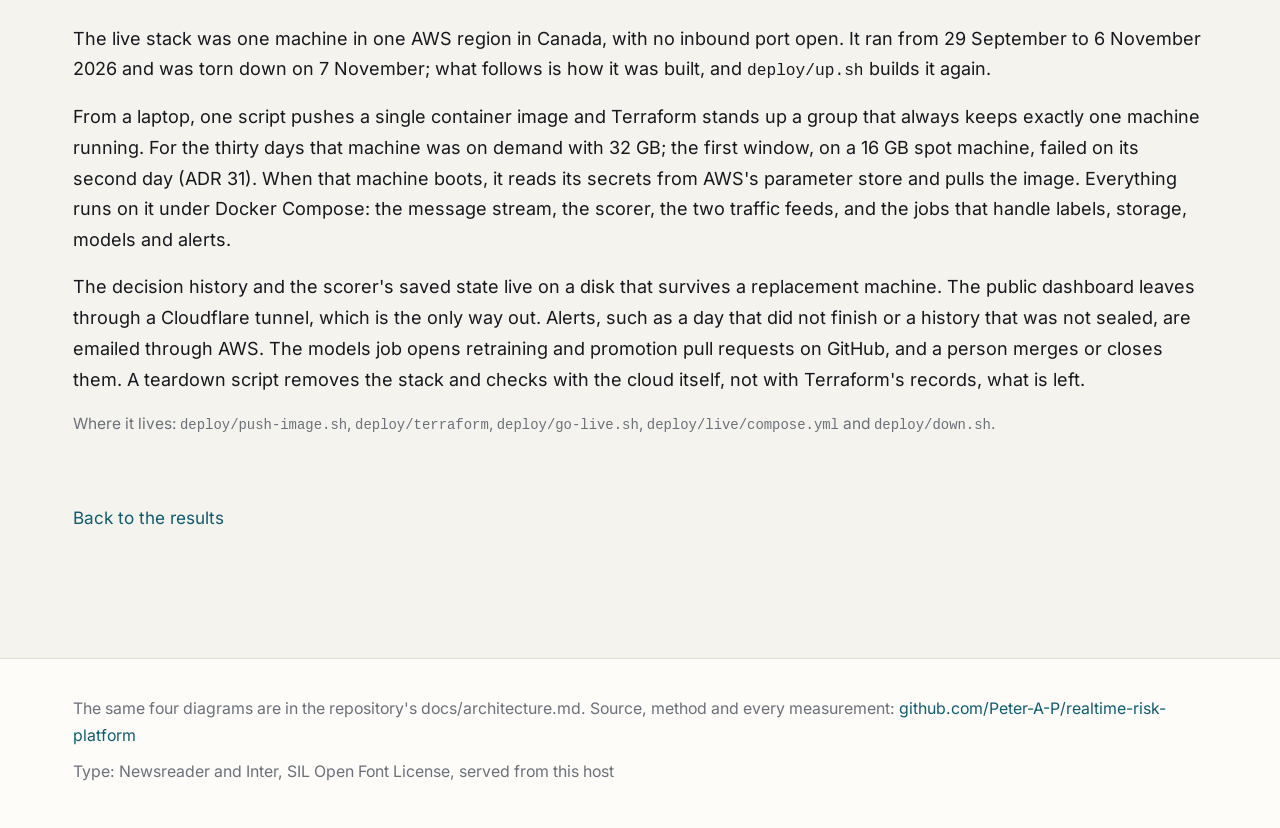
==== commit 02ebca27: "The site after the audit: the hero leads with the thirty-day live p99 (45.8 ms) and the window's fig" ====
--- a/site/architecture.html
+++ b/site/architecture.html
@@ -5,6 +5,7 @@
 <meta name="viewport" content="width=device-width, initial-scale=1">
 <title>How it's built: Real-Time Fraud and Risk Decisioning Platform</title>
 <meta name="description" content="How the real-time fraud decisioning platform behind this page is built and measured, in four diagrams.">
+<link rel="icon" href="favicon.svg" type="image/svg+xml">
 <link rel="stylesheet" href="style.css">
 </head>
 <body>
@@ -18,13 +19,14 @@
   <div class="tabs-inner">
     <a href="index.html">Overview</a>
     <a href="index.html#video-panel">Video</a>
-      <a href="index.html#pipeline-panel">The pipeline</a>
+    <a href="index.html#pipeline-panel">The pipeline</a>
     <a href="index.html#load-panel">Speed</a>
     <a href="index.html#drift-panel">Drift</a>
     <a href="index.html#retrain-panel">Retraining</a>
     <a href="index.html#live-panel">The live model</a>
     <a href="index.html#queue-panel">The queue</a>
     <a href="index.html#dashboard-guide">The dashboard</a>
+    <a href="index.html#built">How this was built</a>
     <a href="architecture.html" aria-current="page">How it's built</a>
   </div>
 </nav>
@@ -34,9 +36,9 @@
     <p class="eyebrow">Architecture</p>
     <h1>How it's built</h1>
     <p class="lead">
-      How the real-time fraud decisioning platform behind this page is built and measured, in four pictures. Select a diagram to open it full size.
+      How the platform is put together, in four pictures: the platform as a whole, one transaction's path through the scorer, how the published numbers are produced, and the live stack. Select a diagram to open it full size.
     </p>
-    <p class="hero-note"><a href="index.html">Back to the demo</a></p>
+    <p class="hero-note"><a href="index.html">Back to the results</a></p>
   </header>
 
   <section class="section" id="the-platform">
@@ -49,7 +51,7 @@
       <p>On the left is real data, replayed. A public fraud competition dataset is converted into the platform's own event format and replayed in time order. Each transaction is given its features before the platform learns anything from it, and every feature value is computed once and written to both the fast store used while scoring and the history store used for training.</p>
       <p>In the middle is live traffic, made up. A generator plays a schedule of changing fraud patterns, sealed in advance so nobody can tune the monitors to it. Transactions arrive at once and their fraud labels a week later, as they do at a real bank, all through a message stream.</p>
       <p>The scorer reads the stream in batches. The current model, the champion, makes the decisions, and a challenger scores the same transactions in shadow beside it. Every decision is kept with the features it was made on. From that history, the analysts' review queue is ranked by expected loss, and each finished day is checked for drift. Drift checks and a models job can open retraining and promotion pull requests, and only a person can merge them.</p>
-      <p>The scorer's timings go to a public monitoring dashboard, which is the first link on this site.</p>
+      <p>The scorer's timings went to a public monitoring dashboard while the stack ran. Since the teardown, the same dashboard is a Grafana snapshot of the thirty days, the first link on the results page.</p>
       <p class="where">Where it lives: <code>verdict.events</code>, <code>verdict.features.engine</code>, <code>verdict.store</code>, <code>verdict.live.feed</code>, <code>verdict.stream</code>, <code>verdict.scoring</code>, <code>verdict.models</code>, <code>verdict.history</code>, <code>verdict.review_queue</code>, <code>verdict.drift</code>, <code>verdict.observe</code> and <code>verdict.publish</code>.</p>
     </div>
   </section>
@@ -76,7 +78,7 @@
     <div class="prose">
       <p>Every number in the README comes from one of two tracks, and each table says which.</p>
       <p>The real-data track, on the left, runs offline. The competition data becomes events with nothing invented to fill gaps. A leakage test recomputes every feature from the raw log and fails on any value a transaction could not have known at the time. Training sets are cut at a date and hold only the fraud labels that had arrived by then. The promotion gate compares champion and challenger on the same transactions and writes its verdict into a pull request. The queue evaluation compares ranking by expected loss with ranking by score, one day at a time.</p>
-      <p>The synthetic track, on the right, runs live and under load. The generator's schedule is sealed by published fingerprints, and the secret is revealed the day after the stack stops. The load test sends transactions at fixed rates and times every step over five runs. Checks compare the fast store with the history store, and the streaming results with a run without the stream. Drift is judged each day against the window's own first full days, or, after a promotion, the two full days after it.</p>
+      <p>The synthetic track, on the right, runs live and under load. The generator's schedule was sealed by published fingerprints, and the secret was revealed on 7 November 2026, after the stack stopped. The load test sends transactions at fixed rates and times every step over five runs. Checks compare the fast store with the history store, and the streaming results with a run without the stream. Drift is judged each day against the window's own first full days, or, after a promotion, the two full days after it.</p>
       <p>Both tracks end in committed reports with 95% intervals, and one command writes the README's tables from them.</p>
       <p class="where">Where it lives: <code>verdict.store.leakage</code>, <code>verdict.models.dataset</code>, <code>verdict.models.promote</code>, <code>verdict.review_queue.evaluate</code>, <code>verdict.scoring.loadtest</code>, <code>verdict.stream.parity</code> and <code>verdict.drift</code>.</p>
     </div>
@@ -88,14 +90,14 @@
       <a href="architecture/live.svg"><img src="architecture/live.svg" width="1262" height="584" alt="Terraform from the laptop stands up an auto-scaling group of one in AWS ca-central-1 that boots the pushed image, keeps history and saved feature state on an EBS volume, serves the dashboard through a Cloudflare tunnel, emails alerts through SNS and opens its retraining and promotion verdicts as pull requests a person merges."></a>
     </figure>
     <div class="prose">
-      <p>The live stack is one machine in one AWS region in Canada, with no inbound port open.</p>
-      <p>From a laptop, one script pushes a single container image and Terraform stands up a group that always keeps exactly one machine running. Since 29 September that machine is on demand with 32 GB; the first window, on a 16 GB spot machine, failed on its second day (ADR 31). When that machine boots, it reads its secrets from AWS's parameter store and pulls the image. Everything runs on it under Docker Compose: the message stream, the scorer, the two traffic feeds, and the jobs that handle labels, storage, models and alerts.</p>
+      <p>The live stack was one machine in one AWS region in Canada, with no inbound port open. It ran from 29 September to 6 November 2026 and was torn down on 7 November; what follows is how it was built, and <code>deploy/up.sh</code> builds it again.</p>
+      <p>From a laptop, one script pushes a single container image and Terraform stands up a group that always keeps exactly one machine running. For the thirty days that machine was on demand with 32 GB; the first window, on a 16 GB spot machine, failed on its second day (ADR 31). When that machine boots, it reads its secrets from AWS's parameter store and pulls the image. Everything runs on it under Docker Compose: the message stream, the scorer, the two traffic feeds, and the jobs that handle labels, storage, models and alerts.</p>
       <p>The decision history and the scorer's saved state live on a disk that survives a replacement machine. The public dashboard leaves through a Cloudflare tunnel, which is the only way out. Alerts, such as a day that did not finish or a history that was not sealed, are emailed through AWS. The models job opens retraining and promotion pull requests on GitHub, and a person merges or closes them. A teardown script removes the stack and checks with the cloud itself, not with Terraform's records, what is left.</p>
       <p class="where">Where it lives: <code>deploy/push-image.sh</code>, <code>deploy/terraform</code>, <code>deploy/go-live.sh</code>, <code>deploy/live/compose.yml</code> and <code>deploy/down.sh</code>.</p>
     </div>
   </section>
 
-  <p class="arch-back"><a href="index.html">Back to the demo</a></p>
+  <p class="arch-back"><a href="index.html">Back to the results</a></p>
 </main>
 <footer class="foot">
   <div class="foot-inner">
--- a/site/style.css
+++ b/site/style.css
@@ -651,9 +651,9 @@
 
 /* ---------------------------------------------------------------- this page's own */
 
-/* The live strip and the way to the dashboard sit above the headline, because the dashboard
-   is the one thing on this page that is happening now, and a reader who came for it should
-   not have to scroll to find it. */
+/* The live strip and the way to the dashboard sit under the lead, above the figures: the
+   question comes first, and a reader who came for the dashboard still finds it on the first
+   screen. */
 .live-strip {
   display: inline-flex;
   align-items: center;
@@ -847,7 +847,9 @@
 .series.lever { stroke: var(--ink); stroke-width: 2; fill: none; }
 .cell.steady { fill: color-mix(in srgb, var(--ink-faint) 14%, transparent); }
 .cell.moved { opacity: 0.35; }
-.demo-video { display: block; width: 100%; max-width: 640px; height: auto; border-radius: 10px; background: #000; margin: 1rem auto 0; }
+/* The video is square: as wide as the column allows, but never taller than the screen, so
+   scrolling onto it fills the view. */
+.demo-video { display: block; width: min(100%, calc(100vh - 2.5rem)); width: min(100%, calc(100svh - 2.5rem)); aspect-ratio: 1 / 1; height: auto; border-radius: 10px; background: #000; margin: 1rem auto 0; }
 
 .bar.champion { fill: var(--ink-faint); }
 .bar.candidate { fill: var(--accent); }
@@ -997,3 +999,51 @@
 .day-mark.model { fill: var(--ink-faint); }
 .swatch.dot { border-radius: 50%; width: 0.6rem; height: 0.6rem; }
 .swatch.diamond { transform: rotate(45deg); width: 0.55rem; height: 0.55rem; }
+.button[hidden] { display: none; }
+
+/* ---------------------------------------------------------------- on this page, and the end of it */
+
+.toc { padding: 1.5rem 0 1.75rem; border-bottom: 1px solid var(--line); }
+.toc ol {
+  margin: 0;
+  padding: 0;
+  list-style: none;
+  counter-reset: toc;
+  columns: 2 16rem;
+  column-gap: 2rem;
+}
+.toc li { counter-increment: toc; margin: 0 0 0.3rem; break-inside: avoid; font-size: 0.93rem; }
+.toc li::before {
+  content: counter(toc, decimal-leading-zero);
+  font-variant-numeric: tabular-nums;
+  color: var(--ink-faint);
+  font-size: 0.78rem;
+  margin-right: 0.6rem;
+}
+@media (max-width: 34rem) {
+  .toc ol { columns: 1; }
+}
+
+.cards { display: grid; grid-template-columns: repeat(auto-fit, minmax(14rem, 1fr)); gap: 0.9rem; margin: 1.25rem 0; }
+.card-note { padding: 1rem 1.1rem; background: var(--paper-soft); border: 1px solid var(--line); border-top: 3px solid var(--warn); border-radius: var(--radius); }
+.card-note h3 { font-size: 1.08rem; margin-top: 0; }
+.card-note p { font-size: 0.9rem; color: var(--ink-soft); margin: 0; }
+
+.chips { list-style: none; padding: 0; margin: 1.25rem 0; display: flex; flex-wrap: wrap; gap: 0.45rem; }
+.chips li { padding: 0.25rem 0.75rem; border: 1px solid var(--line-2); border-radius: 999px; font-size: 0.82rem; background: var(--paper-soft); color: var(--ink-soft); }
+
+.glossary { margin: 0 0 0.9rem; }
+.glossary dt { font-weight: 600; margin-top: 0.7rem; }
+.glossary dd { margin: 0.15rem 0 0; color: var(--ink-soft); font-size: 0.92rem; }
+
+/* A label a line runs through keeps a ring of paper round it. */
+.halo { paint-order: stroke; stroke: var(--paper); stroke-width: 4px; stroke-linejoin: round; }
+
+/* Chart marks take the keyboard: the focused one is outlined and shows its readout. */
+.column-hit:focus, .reclaim-hit:focus { outline: none; fill: color-mix(in srgb, var(--accent) 10%, transparent); stroke: var(--accent); stroke-width: 1.5; }
+
+/* The live model, day by day: one series, the promotions as events, guessing in neutral. */
+.series.prauc { stroke: var(--accent); stroke-width: 2; }
+.dot.prauc { fill: var(--accent); }
+.baseline { stroke: var(--ink-faint); stroke-width: 1.25; stroke-dasharray: 6 4; }
+.baseline-label { fill: var(--ink-faint); font-size: 10.5px; font-weight: 600; letter-spacing: 0.04em; }
